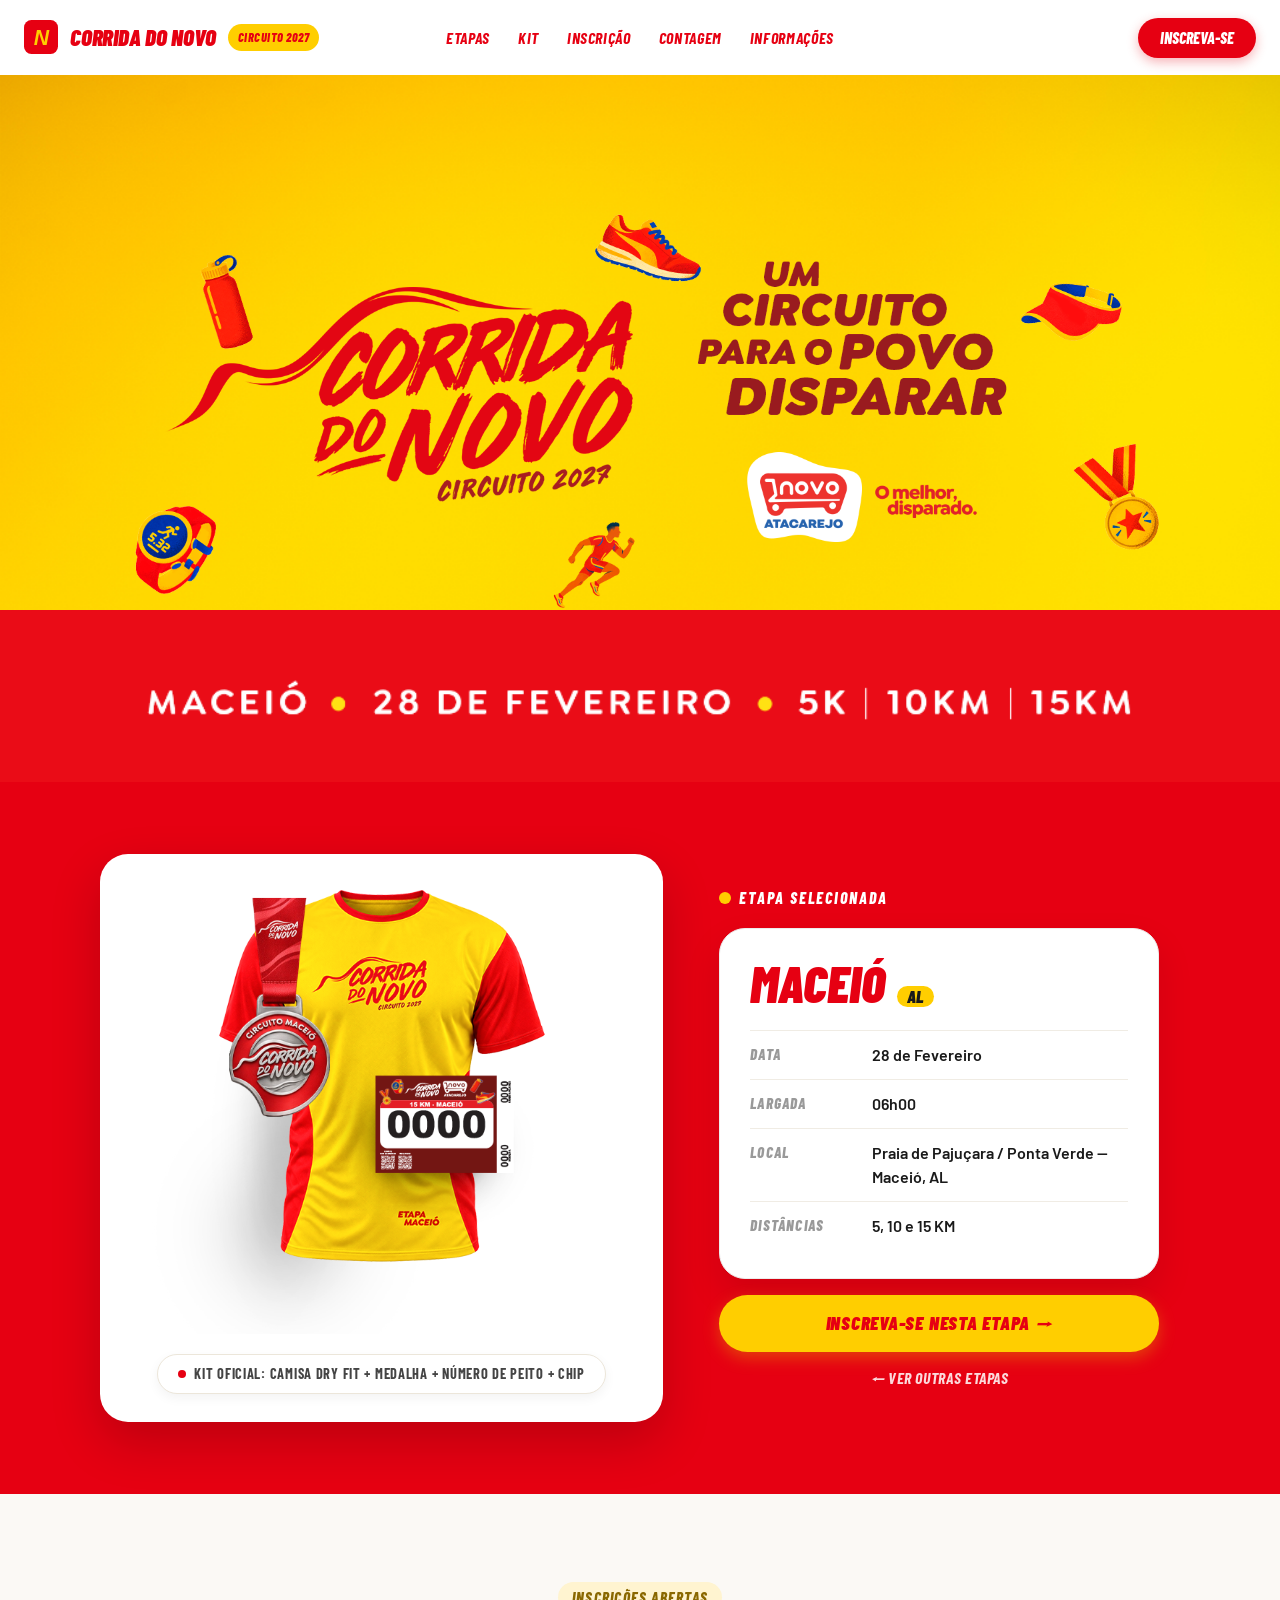
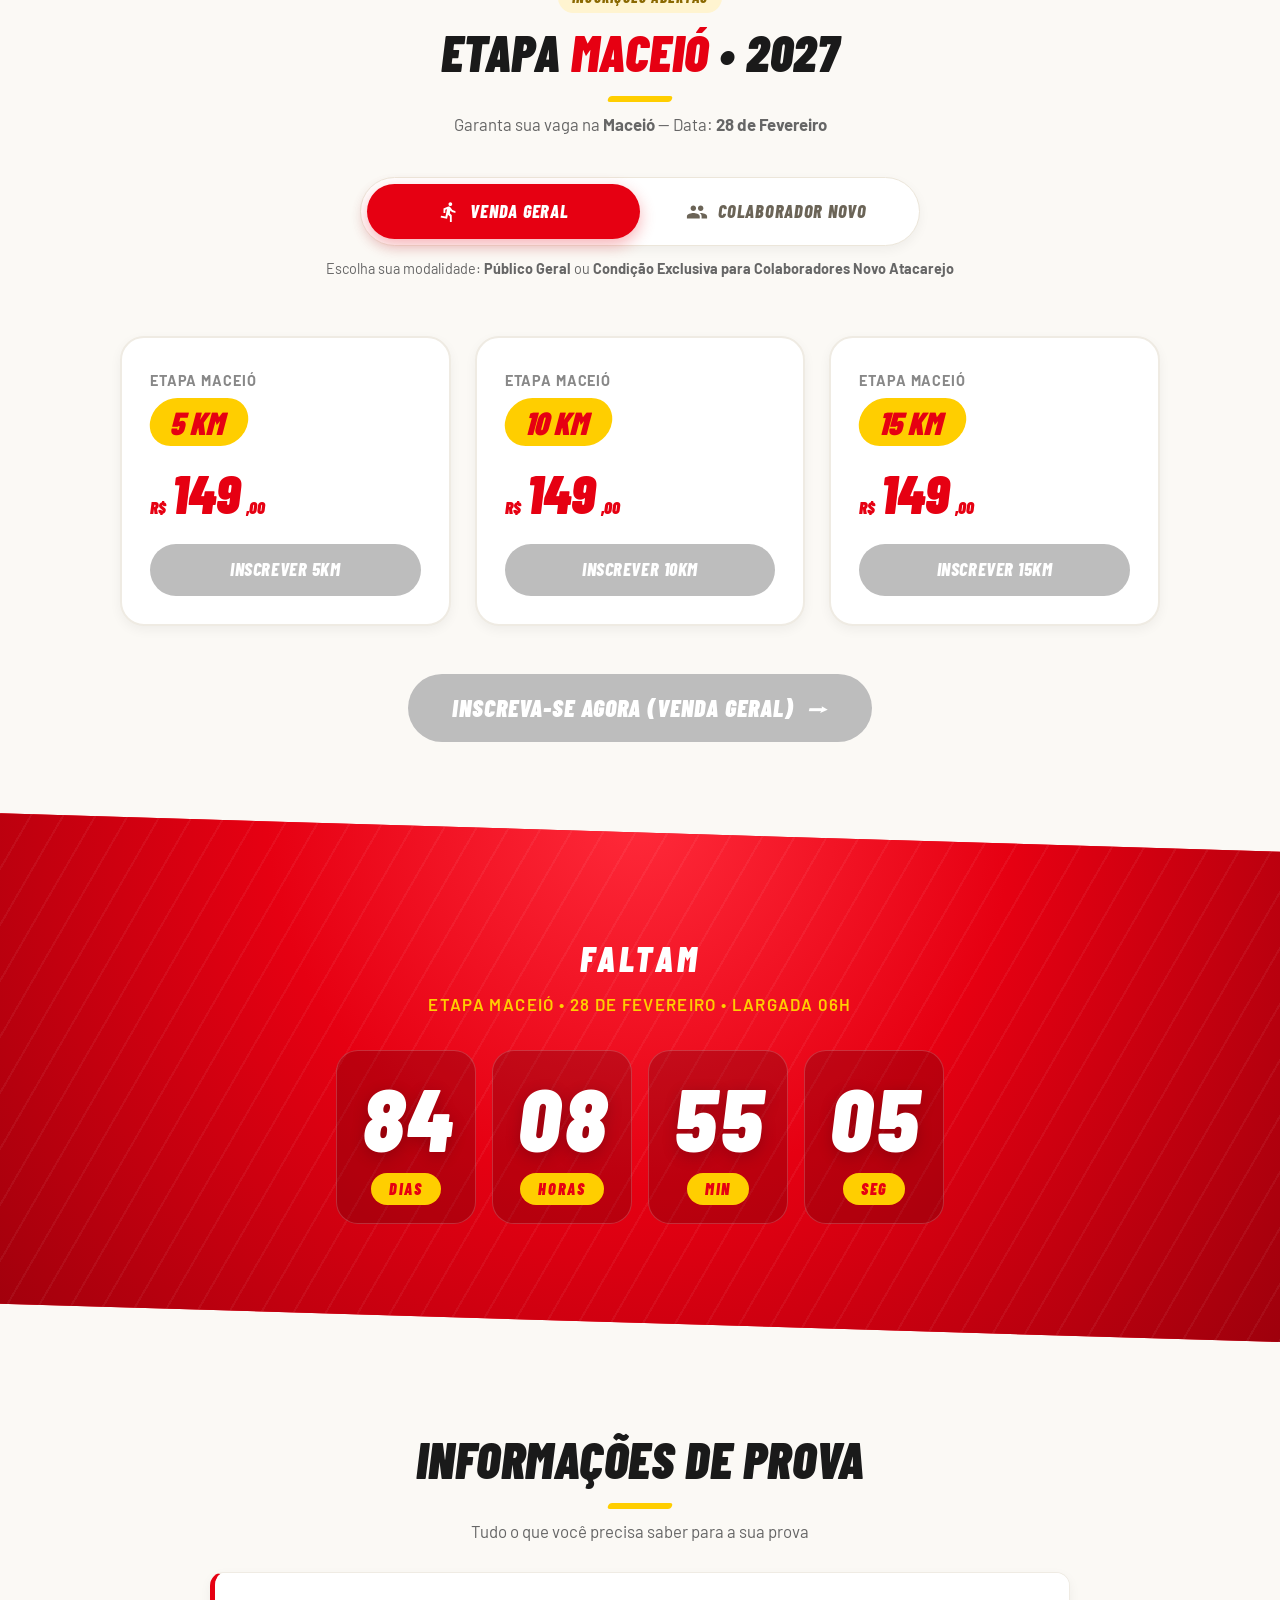
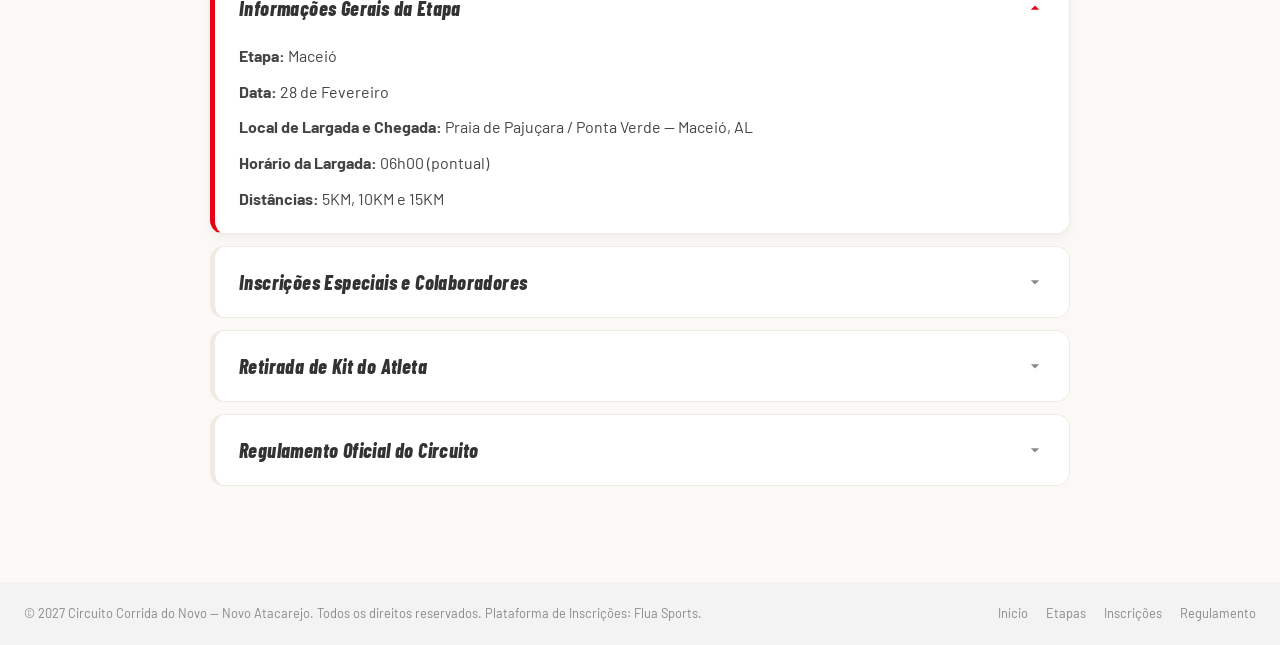
==== etapa.html @ 6f422045 "fix: remove preço de R$ 180 e lista de itens dos cards de ingresso" ====
<!doctype html>
<html lang="pt-BR">
  <head>
    <meta charset="utf-8" />
    <meta name="viewport" content="width=device-width, initial-scale=1" />
    <title>Corrida do Novo 2027</title>
    <link rel="icon" type="image/svg+xml" href="assets/common/favicon.svg" />
    <link rel="preconnect" href="https://fonts.googleapis.com" />
    <link rel="preconnect" href="https://fonts.gstatic.com" crossorigin />
    <link
      href="https://fonts.googleapis.com/css2?family=Barlow+Condensed:ital,wght@0,600;0,700;0,800;0,900;1,700;1,800;1,900&family=Barlow:ital,wght@0,400;0,500;0,600;0,700;0,800;1,600;1,700;1,800&family=Saira+Condensed:ital,wght@0,700;0,800;0,900;1,800;1,900&display=swap"
      rel="stylesheet"
    />
    <link rel="stylesheet" href="styles.css?v=10" />
  </head>
  <body data-page="etapa">
    <!-- ==================== HEADER ==================== -->
    <header class="topbar">
      <div class="topbar-container">
        <a href="index.html" class="brand-logo">
          <img class="brand-icon" src="assets/common/favicon.svg" alt="" width="34" height="34" />
          <span>Corrida do Novo</span>
          <span class="brand-badge">Circuito 2027</span>
        </a>

        <nav class="nav" aria-label="Navegação Principal">
          <a href="index.html#etapas">Etapas</a>
          <a href="#kit">Kit</a>
          <a href="#inscricao">Inscrição</a>
          <a href="#cronometro">Contagem</a>
          <a href="#informacoes">Informações</a>
        </nav>

        <a href="#inscricao" class="nav-cta-btn" data-signup-trigger>Inscreva-se</a>
      </div>
    </header>

    <!-- ==================== HERO ==================== -->
    <section class="hero" id="inicio">
      <div class="hero-img-wrap">
        <img
          src="assets/common/DOBRA_1.png"
          alt="Corrida do Novo Circuito 2027 — Um circuito para o povo disparar — Novo Atacarejo"
        />
      </div>
    </section>

    <!-- ==================== DYNAMIC DATE BAR ==================== -->
    <section class="date-bar-section" aria-label="Data e Percursos da Etapa">
      <img
        id="date-bar-img"
        src="assets/maceio/DOBRA_DATA.png"
        alt="Data da Etapa"
      />
    </section>

    <!-- ==================== KIT & CITY SELECTOR ==================== -->
    <section class="section-red section-kit-selector" id="cidades">
      <div class="section-container">
        <div class="kit-selector-grid">
          <!-- Left: Kit Preview -->
          <div class="kit-card" id="kit">
            <div class="kit-preview-frame">
              <img
                id="kit-preview-img"
                class="kit-preview-img"
                src="assets/maceio/CAMISA_MACEIO.png"
                alt="Kit do corredor: Camiseta oficial, medalha e número de peito"
              />
            </div>
            <div class="kit-badge-info">
              <span class="dot"></span>
              <span>Kit Oficial: Camisa Dry Fit + Medalha + Número de Peito + Chip</span>
            </div>
          </div>

          <!-- Right: Stage Summary -->
          <aside class="city-aside" aria-label="Resumo da etapa">
            <div class="city-aside-label">Etapa Selecionada</div>

            <div class="stage-summary">
              <h1 class="stage-summary-name">
                <span class="dynamic-city-name">Maceió</span>
                <span class="stage-summary-state dynamic-city-state">AL</span>
              </h1>
              <dl class="stage-summary-list">
                <div>
                  <dt>Data</dt>
                  <dd class="dynamic-city-date">28 de Fevereiro</dd>
                </div>
                <div>
                  <dt>Largada</dt>
                  <dd>06h00</dd>
                </div>
                <div>
                  <dt>Local</dt>
                  <dd class="dynamic-city-location">Praia de Pajuçara / Ponta Verde — Maceió, AL</dd>
                </div>
                <div>
                  <dt>Distâncias</dt>
                  <dd>5, 10 e 15 KM</dd>
                </div>
              </dl>
            </div>

            <a href="#inscricao" class="city-aside-cta" data-signup-trigger>Inscreva-se nesta etapa →</a>
            <a href="index.html#etapas" class="stage-back-link">← Ver outras etapas</a>
          </aside>
        </div>
      </div>
    </section>

    <!-- ==================== TICKETS & REGISTRATION ==================== -->
    <section class="section-tickets" id="inscricao">
      <div class="section-container">
        <div class="section-title-wrap">
          <span class="section-tag">Inscrições Abertas</span>
          <h2 class="section-heading">
            Etapa <span class="dynamic-city-name">Maceió</span> • 2027
          </h2>
          <p class="section-subtitle">
            Garanta sua vaga na <b class="dynamic-city-name">Maceió</b> — Data: <b class="dynamic-city-date">28 de Fevereiro</b>
          </p>
        </div>

        <!-- ==================== TAB BAR (VENDA GERAL & COLABORADOR) ==================== -->
        <div class="tab-switch-section" id="abas">
          <div class="tab-switch-wrap">
            <div class="tab-nav" role="tablist" aria-label="Modalidade de Venda">
              <button
                class="tab-nav-btn active"
                type="button"
                role="tab"
                aria-selected="true"
                data-tab="geral"
              >
                <span class="tab-icon"><svg viewBox="0 0 24 24" aria-hidden="true"><path d="M13.49 5.48c1.1 0 2-.9 2-2s-.9-2-2-2-2 .9-2 2 .9 2 2 2zm-3.6 13.9l1-4.4 2.1 2v6h2v-7.5l-2.1-2 .6-3c1.3 1.5 3.3 2.5 5.5 2.5v-2c-1.9 0-3.5-1-4.3-2.4l-1-1.6c-.4-.6-1-1-1.7-1-.3 0-.5.1-.8.1l-5.2 2.2v4.7h2v-3.4l1.8-.7-1.6 8.1-4.9-1-.4 2 7 1.4z"/></svg></span>
                <span>Venda Geral</span>
              </button>
              <button
                class="tab-nav-btn"
                type="button"
                role="tab"
                aria-selected="false"
                data-tab="colaborador"
              >
                <span class="tab-icon"><svg viewBox="0 0 24 24" aria-hidden="true"><path d="M16 11c1.66 0 2.99-1.34 2.99-3S17.66 5 16 5c-1.66 0-3 1.34-3 3s1.34 3 3 3zm-8 0c1.66 0 2.99-1.34 2.99-3S9.66 5 8 5C6.34 5 5 6.34 5 8s1.34 3 3 3zm0 2c-2.33 0-7 1.17-7 3.5V19h14v-2.5c0-2.33-4.67-3.5-7-3.5zm8 0c-.29 0-.62.02-.97.05 1.16.84 1.97 1.97 1.97 3.45V19h6v-2.5c0-2.33-4.67-3.5-7-3.5z"/></svg></span>
                <span>Colaborador Novo</span>
              </button>
            </div>
          </div>
          <p class="tab-banner-notice">
            Escolha sua modalidade: <b>Público Geral</b> ou <b>Condição Exclusiva para Colaboradores Novo Atacarejo</b>
          </p>
        </div>

        <!-- ==================== ABA 1: VENDA GERAL ==================== -->
        <div class="tab-content active" data-tab-content="geral">
          <div class="ticket-row">
            <!-- 5KM Card -->
            <div class="ticket-card">
              <span class="ticket-stage-city">Etapa <span class="dynamic-city-name">Maceió</span></span>
              <div class="ticket-distance-pill">5 KM</div>
              <div class="ticket-price-wrap">
                <div class="ticket-price-current">
                  <span class="currency">R$</span>
                  <span class="val">149</span>
                  <span class="currency">,00</span>
                </div>
              </div>
              <a class="ticket-btn dynamic-link-geral" target="_blank" rel="noopener noreferrer">Inscrever 5KM</a>
            </div>

            <!-- 10KM Card (Featured) -->
            <div class="ticket-card">
              <span class="ticket-stage-city">Etapa <span class="dynamic-city-name">Maceió</span></span>
              <div class="ticket-distance-pill">10 KM</div>
              <div class="ticket-price-wrap">
                <div class="ticket-price-current">
                  <span class="currency">R$</span>
                  <span class="val">149</span>
                  <span class="currency">,00</span>
                </div>
              </div>
              <a class="ticket-btn dynamic-link-geral" target="_blank" rel="noopener noreferrer">Inscrever 10KM</a>
            </div>

            <!-- 15KM Card -->
            <div class="ticket-card">
              <span class="ticket-stage-city">Etapa <span class="dynamic-city-name">Maceió</span></span>
              <div class="ticket-distance-pill">15 KM</div>
              <div class="ticket-price-wrap">
                <div class="ticket-price-current">
                  <span class="currency">R$</span>
                  <span class="val">149</span>
                  <span class="currency">,00</span>
                </div>
              </div>
              <a class="ticket-btn dynamic-link-geral" target="_blank" rel="noopener noreferrer">Inscrever 15KM</a>
            </div>
          </div>

          <div class="tickets-main-cta">
            <a class="btn-big-cta dynamic-link-geral" target="_blank" rel="noopener noreferrer">
              <span>Inscreva-se Agora (Venda Geral)</span>
              <span>→</span>
            </a>
          </div>
        </div>

        <!-- ==================== ABA 2: COLABORADOR ==================== -->
        <div class="tab-content" data-tab-content="colaborador">
          <div class="ticket-row">
            <!-- 5KM Colaborador -->
            <div class="ticket-card">
              <span class="ticket-stage-city">Colaborador • <span class="dynamic-city-name">Maceió</span></span>
              <div class="ticket-distance-pill">5 KM</div>
              <div class="ticket-price-wrap">
                <div class="ticket-price-old">R$ 149,00</div>
                <div class="ticket-price-current">
                  <span class="currency">R$</span>
                  <span class="val">74</span>
                  <span class="currency">,50</span>
                </div>
              </div>
              <a class="ticket-btn dynamic-link-colaborador" target="_blank" rel="noopener noreferrer">Inscrever Colaborador</a>
            </div>

            <!-- 10KM Colaborador -->
            <div class="ticket-card">
              <span class="ticket-stage-city">Colaborador • <span class="dynamic-city-name">Maceió</span></span>
              <div class="ticket-distance-pill">10 KM</div>
              <div class="ticket-price-wrap">
                <div class="ticket-price-old">R$ 149,00</div>
                <div class="ticket-price-current">
                  <span class="currency">R$</span>
                  <span class="val">74</span>
                  <span class="currency">,50</span>
                </div>
              </div>
              <a class="ticket-btn dynamic-link-colaborador" target="_blank" rel="noopener noreferrer">Inscrever Colaborador</a>
            </div>

            <!-- 15KM Colaborador -->
            <div class="ticket-card">
              <span class="ticket-stage-city">Colaborador • <span class="dynamic-city-name">Maceió</span></span>
              <div class="ticket-distance-pill">15 KM</div>
              <div class="ticket-price-wrap">
                <div class="ticket-price-old">R$ 149,00</div>
                <div class="ticket-price-current">
                  <span class="currency">R$</span>
                  <span class="val">74</span>
                  <span class="currency">,50</span>
                </div>
              </div>
              <a class="ticket-btn dynamic-link-colaborador" target="_blank" rel="noopener noreferrer">Inscrever Colaborador</a>
            </div>
          </div>

          <div class="tickets-main-cta">
            <a class="btn-big-cta dynamic-link-colaborador" target="_blank" rel="noopener noreferrer">
              <span>Inscreva-se Agora (Colaborador Novo)</span>
              <span>→</span>
            </a>
          </div>
        </div>
      </div>
    </section>

    <!-- ==================== COUNTDOWN (BASED ON DOBRA 4) ==================== -->
    <section class="section-countdown" id="cronometro">
      <div class="countdown-wrap">
        <h3 class="countdown-title">Faltam</h3>
        <p class="countdown-city-notice" id="countdown-city-notice">
          ETAPA MACEIÓ • 28 DE FEVEREIRO • LARGADA 06H
        </p>

        <div class="countdown-boxes">
          <!-- Dias -->
          <div class="countdown-box">
            <div class="countdown-label-pill">Dias</div>
            <div class="countdown-number" id="cd-days">00</div>
          </div>

          <!-- Horas -->
          <div class="countdown-box">
            <div class="countdown-label-pill">Horas</div>
            <div class="countdown-number" id="cd-hours">00</div>
          </div>

          <!-- Min -->
          <div class="countdown-box">
            <div class="countdown-label-pill">Min</div>
            <div class="countdown-number" id="cd-mins">00</div>
          </div>

          <!-- Seg -->
          <div class="countdown-box">
            <div class="countdown-label-pill">Seg</div>
            <div class="countdown-number" id="cd-secs">00</div>
          </div>
        </div>
      </div>
    </section>

    <!-- ==================== INFO PROVA ACCORDION ==================== -->
    <section class="section-info" id="informacoes">
      <div class="info-card">
        <div class="section-title-wrap" style="margin-bottom: 20px;">
          <h2 class="section-heading">Informações de Prova</h2>
          <p class="section-subtitle">Tudo o que você precisa saber para a sua prova</p>
        </div>

        <div class="accordion-list">
          <!-- Item 1: Informações Gerais -->
          <div class="accordion-item open">
            <button class="accordion-trigger" type="button">
              <span>Informações Gerais da Etapa</span>
              <svg class="chevron" viewBox="0 0 24 24"><path d="M7 10l5 5 5-5z"/></svg>
            </button>
            <div class="accordion-panel">
              <p><b>Etapa:</b> <span class="dynamic-city-name">Maceió</span></p>
              <p><b>Data:</b> <span class="dynamic-city-date">28 de Fevereiro</span></p>
              <p><b>Local de Largada e Chegada:</b> <span class="dynamic-city-location">Praia de Pajuçara / Ponta Verde — Maceió, AL</span></p>
              <p><b>Horário da Largada:</b> 06h00 (pontual)</p>
              <p><b>Distâncias:</b> 5KM, 10KM e 15KM</p>
            </div>
          </div>

          <!-- Item 2: Inscrições Especiais e Colaboradores -->
          <div class="accordion-item">
            <button class="accordion-trigger" type="button">
              <span>Inscrições Especiais e Colaboradores</span>
              <svg class="chevron" viewBox="0 0 24 24"><path d="M7 10l5 5 5-5z"/></svg>
            </button>
            <div class="accordion-panel">
              <p><b>Colaboradores Novo Atacarejo:</b> Contam com desconto exclusivo de 50% mediante inserção de matrícula e CPF ativo na empresa.</p>
              <p><b>Idosos (60+ anos) e PCD:</b> Possuem 50% de desconto conforme legislação vigente, mediante envio e comprovação documental na plataforma de inscrição.</p>
            </div>
          </div>

          <!-- Item 3: Retirada de Kit -->
          <div class="accordion-item">
            <button class="accordion-trigger" type="button">
              <span>Retirada de Kit do Atleta</span>
              <svg class="chevron" viewBox="0 0 24 24"><path d="M7 10l5 5 5-5z"/></svg>
            </button>
            <div class="accordion-panel">
              <p>A entrega dos kits será realizada nos dias que antecedem a prova em uma loja Novo Atacarejo da cidade sede da etapa.</p>
              <p>Para retirar o kit, o atleta deve apresentar documento oficial com foto e o comprovante de inscrição da Flua Sports.</p>
            </div>
          </div>

          <!-- Item 4: Regulamento -->
          <div class="accordion-item" id="regulamento">
            <button class="accordion-trigger" type="button">
              <span>Regulamento Oficial do Circuito</span>
              <svg class="chevron" viewBox="0 0 24 24"><path d="M7 10l5 5 5-5z"/></svg>
            </button>
            <div class="accordion-panel">
              <p>Confira todas as normas técnicas, premiações por categoria, percursos detalhados e regras de segurança do evento.</p>
              <a href="#" class="btn-download-regulamento" onclick="alert('Download do Regulamento Oficial em PDF disponível em breve!'); return false;">
                <svg viewBox="0 0 24 24" aria-hidden="true"><path d="M5 20h14v-2H5v2zM19 9h-4V3H9v6H5l7 7 7-7z"/></svg><span>Baixar Regulamento (PDF)</span>
              </a>
            </div>
          </div>
        </div>
      </div>
    </section>

    <!-- ==================== FOOTER ==================== -->
    <footer class="footer">
      <div class="footer-inner">
        <div class="footer-copy">
          © 2027 Circuito Corrida do Novo — Novo Atacarejo. Todos os direitos reservados.
          Plataforma de Inscrições: Flua Sports.
        </div>
        <div class="footer-links">
          <a href="index.html">Início</a>
          <a href="index.html#etapas">Etapas</a>
          <a href="#inscricao">Inscrições</a>
          <a href="#informacoes">Regulamento</a>
        </div>
      </div>
    </footer>

    <!-- ==================== SIGNUP MODAL (TAL QUAL CORRIDA MATEUS) ==================== -->
    <div class="signup-modal" id="signup-modal" hidden>
      <div class="signup-modal__backdrop" data-signup-close></div>
      <div
        class="signup-modal__card"
        role="dialog"
        aria-modal="true"
        aria-labelledby="signup-modal-title"
      >
        <button
          class="signup-modal__close"
          type="button"
          aria-label="Fechar"
          data-signup-close
        >
          ×
        </button>
        <h3 id="signup-modal-title">Escolha sua Inscrição</h3>
        <span class="signup-modal-city-badge" id="modal-city-badge">Etapa Maceió • 28 de Fevereiro</span>
        <p>Selecione a modalidade de venda desejada para prosseguir para o checkout da Flua Sports:</p>
        <div class="signup-modal__actions">
          <a
            id="modal-btn-geral"
            class="modal-btn-geral"
            target="_blank"
            rel="noopener noreferrer"
          >
            <svg viewBox="0 0 24 24" aria-hidden="true"><path d="M13.49 5.48c1.1 0 2-.9 2-2s-.9-2-2-2-2 .9-2 2 .9 2 2 2zm-3.6 13.9l1-4.4 2.1 2v6h2v-7.5l-2.1-2 .6-3c1.3 1.5 3.3 2.5 5.5 2.5v-2c-1.9 0-3.5-1-4.3-2.4l-1-1.6c-.4-.6-1-1-1.7-1-.3 0-.5.1-.8.1l-5.2 2.2v4.7h2v-3.4l1.8-.7-1.6 8.1-4.9-1-.4 2 7 1.4z"/></svg><span>Venda Geral (Público)</span>
          </a>
          <a
            id="modal-btn-colaborador"
            class="modal-btn-colaborador"
            target="_blank"
            rel="noopener noreferrer"
          >
            <svg viewBox="0 0 24 24" aria-hidden="true"><path d="M16 11c1.66 0 2.99-1.34 2.99-3S17.66 5 16 5c-1.66 0-3 1.34-3 3s1.34 3 3 3zm-8 0c1.66 0 2.99-1.34 2.99-3S9.66 5 8 5C6.34 5 5 6.34 5 8s1.34 3 3 3zm0 2c-2.33 0-7 1.17-7 3.5V19h14v-2.5c0-2.33-4.67-3.5-7-3.5zm8 0c-.29 0-.62.02-.97.05 1.16.84 1.97 1.97 1.97 3.45V19h6v-2.5c0-2.33-4.67-3.5-7-3.5z"/></svg><span>Venda Colaborador Novo</span>
          </a>
        </div>
      </div>
    </div>

    <!-- Scripts -->
    <script src="script.js?v=10"></script>
  </body>
</html>
---- styles.css ----
:root {
  --primary-red: #E60012;
  --primary-red-hover: #c9000f;
  --dark-red: #9e000c;
  --yellow: #FFCE00;
  --yellow-light: #FFF4D0;
  --yellow-dark: #E5B800;
  --text-dark: #1A1A1A;
  --text-muted: #666666;
  --bg-light: #FBF9F5;
  --bg-card: #FFFFFF;
  --border-light: #EBEBEB;
  --radius-lg: 20px;
  --radius-md: 12px;
  --radius-sm: 8px;
  --radius-pill: 9999px;
  --shadow-sm: 0 4px 12px rgba(0, 0, 0, 0.05);
  --shadow-md: 0 8px 24px rgba(0, 0, 0, 0.08);
  --shadow-lg: 0 16px 36px rgba(0, 0, 0, 0.12);
  --font-heading: 'Barlow Condensed', 'Saira Condensed', sans-serif;
  --font-body: 'Barlow', -apple-system, BlinkMacSystemFont, sans-serif;
}

* {
  box-sizing: border-box;
  margin: 0;
  padding: 0;
}

html {
  scroll-behavior: smooth;
  font-size: 16px;
}

body {
  font-family: var(--font-body);
  color: var(--text-dark);
  background-color: #fff;
  line-height: 1.5;
  -webkit-font-smoothing: antialiased;
  overflow-x: hidden;
}

section[id],
div[id] {
  scroll-margin-top: 84px;
}

::selection {
  background: var(--yellow);
  color: var(--text-dark);
}

img {
  display: block;
  max-width: 100%;
  height: auto;
}

a {
  text-decoration: none;
  color: inherit;
}

button {
  font: inherit;
  border: none;
  background: none;
  cursor: pointer;
}

/* ==================== TOPBAR ==================== */
.topbar {
  position: sticky;
  top: 0;
  z-index: 100;
  background: #FFFFFF;
  padding: 14px 24px;
  min-height: 75px;
  display: flex;
  align-items: center;
}

.topbar-container {
  width: 100%;
  max-width: 1240px;
  margin: 0 auto;
  display: grid;
  grid-template-columns: 1fr auto 1fr;
  align-items: center;
  gap: 24px;
}

.topbar-container > .nav-cta-btn {
  justify-self: end;
}

.brand-logo {
  display: flex;
  align-items: center;
  gap: 12px;
  font-family: var(--font-heading);
  font-weight: 900;
  font-style: italic;
  font-size: 1.45rem;
  color: var(--primary-red);
  letter-spacing: -0.01em;
  text-transform: uppercase;
}

.brand-icon {
  width: 34px;
  height: 34px;
  flex-shrink: 0;
}

.brand-badge {
  background: var(--yellow);
  color: var(--primary-red);
  padding: 4px 10px;
  border-radius: var(--radius-pill);
  font-size: 0.78rem;
  font-weight: 800;
  letter-spacing: 0.04em;
}

.nav {
  display: flex;
  align-items: center;
  gap: 28px;
}

.nav a {
  font-family: var(--font-heading);
  font-style: italic;
  font-weight: 700;
  font-size: 1rem;
  color: var(--primary-red);
  text-transform: uppercase;
  letter-spacing: 0.04em;
  position: relative;
  padding: 6px 0;
  transition: color 0.2s;
}

.nav a:hover,
.nav a.active {
  color: var(--dark-red);
}

.nav a::after {
  content: "";
  position: absolute;
  left: 0;
  bottom: 0;
  width: 100%;
  height: 2px;
  background: var(--primary-red);
  transform: scaleX(0);
  transition: transform 0.2s ease;
}

.nav a:hover::after,
.nav a.active::after {
  transform: scaleX(1);
}

.nav-cta-btn {
  background: var(--primary-red);
  color: #fff !important;
  font-family: var(--font-heading) !important;
  font-weight: 800 !important;
  font-style: italic !important;
  text-transform: uppercase !important;
  padding: 8px 22px !important;
  border-radius: var(--radius-pill);
  box-shadow: 0 4px 12px rgba(230, 0, 18, 0.3);
  transition: all 0.2s ease !important;
}

.nav-cta-btn::after {
  display: none !important;
}

.nav-cta-btn:hover {
  background: var(--primary-red-hover);
  transform: translateY(-2px);
  box-shadow: 0 6px 16px rgba(230, 0, 18, 0.45);
}

/* ==================== TABS BAR ==================== */
.tab-switch-section {
  margin: 0 auto 44px;
  text-align: center;
}

.tab-switch-wrap {
  display: flex;
  justify-content: center;
}

.tab-nav {
  display: flex;
  background: #FFFFFF;
  padding: 6px;
  border: 1px solid #ECE6DA;
  border-radius: var(--radius-pill);
  box-shadow: var(--shadow-sm);
  width: 100%;
  max-width: 560px;
}

.tab-nav-btn {
  flex: 1;
  padding: 14px 18px;
  border-radius: var(--radius-pill);
  font-family: var(--font-heading);
  font-style: italic;
  font-weight: 800;
  font-size: 1.15rem;
  letter-spacing: 0.04em;
  text-transform: uppercase;
  color: #6B6457;
  display: flex;
  align-items: center;
  justify-content: center;
  gap: 10px;
  transition: background-color 0.2s ease, color 0.2s ease, box-shadow 0.2s ease;
}

.tab-nav-btn .tab-icon {
  display: inline-flex;
}

.tab-nav-btn .tab-icon svg {
  width: 22px;
  height: 22px;
  fill: currentColor;
}

.tab-nav-btn.active {
  background: var(--primary-red);
  color: #FFFFFF;
  box-shadow: 0 6px 16px rgba(230, 0, 18, 0.3);
}

.tab-nav-btn:not(.active):hover {
  color: var(--primary-red);
}

.tab-banner-notice {
  font-size: 0.9rem;
  color: var(--text-muted);
  margin-top: 12px;
}

/* ==================== HERO ==================== */
.hero {
  position: relative;
  width: 100%;
  background: #FFD100;
  overflow: hidden;
}

.hero-img-wrap {
  width: 100%;
  max-width: 1920px;
  margin: 0 auto;
}

.hero-img-wrap img {
  width: 100%;
  height: auto;
  display: block;
}

/* ==================== DATE BAR ==================== */
.date-bar-section {
  background: var(--primary-red);
  width: 100%;
  overflow: hidden;
  line-height: 0;
  box-shadow: inset 0 2px 4px rgba(0,0,0,0.1);
}

.date-bar-section img {
  width: 100%;
  max-width: 1920px;
  margin: 0 auto;
  display: block;
  height: auto;
  transition: opacity 0.3s ease;
}

/* ==================== RED SECTIONS ==================== */
.section-red {
  background: var(--primary-red);
  color: #FFFFFF;
}

/* ==================== SECTION KIT & CITY SELECTOR ==================== */
.section-kit-selector,
.section-stages {
  position: relative;
  padding: 72px 24px;
  overflow: hidden;
}

.section-container {
  max-width: 1240px;
  margin: 0 auto;
}

.kit-selector-grid {
  display: grid;
  grid-template-columns: 1.1fr 0.9fr;
  gap: 56px;
  align-items: center;
  max-width: 1080px;
  margin: 0 auto;
}

/* Left: Kit Preview Frame */
.kit-card {
  position: relative;
  display: flex;
  flex-direction: column;
  align-items: center;
  justify-content: center;
  padding: 36px 28px 28px;
  background: #FFFFFF;
  border-radius: 28px;
  box-shadow: 0 20px 50px rgba(0, 0, 0, 0.18);
}

.kit-preview-frame {
  position: relative;
  width: 100%;
  max-width: 460px;
  display: flex;
  align-items: center;
  justify-content: center;
}

.kit-preview-img {
  max-width: 100%;
  max-height: 460px;
  object-fit: contain;
  transition: transform 0.3s ease, opacity 0.25s ease;
}

.kit-badge-info {
  margin-top: 20px;
  background: #FFF;
  border: 1px solid #ECE6DA;
  border-radius: var(--radius-pill);
  padding: 8px 20px;
  font-family: var(--font-heading);
  font-weight: 700;
  font-size: 0.9rem;
  color: #444;
  letter-spacing: 0.05em;
  text-transform: uppercase;
  box-shadow: var(--shadow-sm);
  display: inline-flex;
  align-items: center;
  gap: 8px;
  text-align: center;
}

.kit-badge-info .dot {
  flex: 0 0 8px;
  width: 8px;
  height: 8px;
  background: var(--primary-red);
  border-radius: 50%;
}

/* Right: City Aside (Exact look of corridamateus) */
.city-aside {
  position: relative;
  z-index: 10;
  display: flex;
  flex-direction: column;
  justify-content: center;
  max-width: 440px;
  width: 100%;
  margin: 0;
}

.city-aside .city-aside-label {
  align-self: flex-start;
  font-family: var(--font-heading);
  font-style: italic;
  font-weight: 800;
  font-size: 1rem;
  letter-spacing: 0.12em;
  color: #FFFFFF;
  text-align: left;
  margin-bottom: 18px;
  text-transform: uppercase;
  display: flex;
  align-items: center;
  gap: 8px;
}

.city-aside .city-aside-label::before {
  content: "";
  display: inline-block;
  width: 12px;
  height: 12px;
  background: var(--yellow);
  border-radius: 50%;
}

.stage-summary {
  background: #FFFFFF;
  border: 1px solid #ECECEC;
  border-radius: 26px;
  box-shadow: 0 16px 36px rgba(0, 0, 0, 0.1);
  padding: 28px 30px;
}

.stage-summary-name {
  font-family: var(--font-heading);
  font-style: italic;
  font-weight: 900;
  font-size: clamp(2.4rem, 4vw, 3.2rem);
  line-height: 1;
  color: var(--primary-red);
  text-transform: uppercase;
  display: flex;
  align-items: baseline;
  gap: 12px;
}

.stage-summary-state {
  font-size: 1.1rem;
  color: var(--text-dark);
  background: var(--yellow);
  padding: 2px 10px;
  border-radius: var(--radius-pill);
}

.stage-summary-list {
  margin-top: 22px;
  display: flex;
  flex-direction: column;
}

.stage-summary-list > div {
  display: grid;
  grid-template-columns: 110px 1fr;
  gap: 12px;
  padding: 12px 0;
  border-top: 1px solid #F0ECE4;
}

.stage-summary-list dt {
  font-family: var(--font-heading);
  font-style: italic;
  font-weight: 800;
  font-size: 0.95rem;
  letter-spacing: 0.08em;
  text-transform: uppercase;
  color: #999;
}

.stage-summary-list dd {
  font-weight: 600;
  color: var(--text-dark);
}

.stage-back-link {
  margin-top: 14px;
  align-self: center;
  font-family: var(--font-heading);
  font-style: italic;
  font-weight: 700;
  letter-spacing: 0.04em;
  text-transform: uppercase;
  color: var(--text-muted);
  transition: color 0.15s ease;
}

.section-red .stage-back-link {
  color: rgba(255, 255, 255, 0.85);
}

.stage-back-link:hover,
.section-red .stage-back-link:hover {
  color: var(--yellow);
}

/* Home city list */
.city-panel {
  background: #FFFFFF;
  border-radius: 26px;
  box-shadow: 0 20px 50px rgba(0, 0, 0, 0.18);
  padding: 14px;
}

.city-list {
  list-style: none;
  display: flex;
  flex-direction: column;
  gap: 4px;
}

.city-option {
  display: flex;
  align-items: center;
  gap: 12px;
  padding: 16px 20px;
  border-radius: var(--radius-pill);
  font-family: var(--font-heading);
  font-style: italic;
  font-weight: 800;
  font-size: 1.35rem;
  letter-spacing: 0.04em;
  color: #777;
  transition: background-color 0.2s ease, color 0.2s ease, box-shadow 0.2s ease;
}

.city-option .city-pin {
  display: inline-flex;
  width: 20px;
  height: 20px;
  color: #AAA;
}

.city-option .city-pin svg {
  width: 100%;
  height: 100%;
}

.city-option-date {
  margin-left: auto;
  font-style: normal;
  font-weight: 600;
  font-size: 0.85rem;
  letter-spacing: 0.02em;
  opacity: 0.8;
}

.city-option-arrow {
  font-style: normal;
  opacity: 0;
  transform: translateX(-6px);
  transition: opacity 0.2s ease, transform 0.2s ease;
}

.city-option.is-active {
  background: var(--primary-red);
  color: #FFFFFF;
  box-shadow: 0 8px 20px rgba(230, 0, 18, 0.35);
}

.city-option.is-active .city-pin {
  color: var(--yellow);
}

.city-option.is-active .city-option-arrow {
  opacity: 1;
  transform: translateX(0);
}

/* Story */
.story {
  padding: 24px 24px 80px;
}

.story-grid {
  display: grid;
  grid-template-columns: 1fr 1.1fr;
  gap: 56px;
  align-items: center;
  max-width: 1080px;
}

.story-text p {
  font-size: 1.05rem;
  line-height: 1.7;
  max-width: 420px;
}

.story-text p + p {
  margin-top: 14px;
}

.story-slogan {
  font-family: var(--font-heading);
  font-style: italic;
  font-weight: 900;
  font-size: clamp(2.4rem, 5vw, 4rem);
  line-height: 1;
  text-transform: uppercase;
}

.story-slogan span {
  color: var(--yellow);
}

.cta-band {
  text-align: center;
  margin-top: 64px;
}

.cta-band-btn {
  display: inline-block;
  background: var(--yellow);
  color: var(--primary-red);
  font-family: var(--font-heading);
  font-style: italic;
  font-weight: 900;
  font-size: 1.3rem;
  letter-spacing: 0.06em;
  text-transform: uppercase;
  padding: 16px 48px;
  border-radius: var(--radius-pill);
  box-shadow: 0 10px 24px rgba(0, 0, 0, 0.2);
  transition: transform 0.2s ease, background-color 0.2s ease;
}

.cta-band-btn:hover {
  background: #FFFFFF;
  transform: translateY(-2px);
}

.city-aside-info {
  margin-top: 18px;
  padding-left: 4px;
  color: rgba(255, 255, 255, 0.85);
  font-size: 0.95rem;
  font-weight: 600;
}

.city-aside-cta {
  margin-top: 16px;
  display: inline-flex;
  align-items: center;
  justify-content: center;
  background: var(--yellow);
  color: var(--primary-red);
  font-family: var(--font-heading);
  font-style: italic;
  font-weight: 900;
  font-size: 1.2rem;
  text-transform: uppercase;
  letter-spacing: 0.04em;
  padding: 14px 24px;
  border-radius: var(--radius-pill);
  box-shadow: 0 6px 16px rgba(229, 184, 0, 0.35);
  transition: transform 0.2s ease, background-color 0.2s ease;
}

.city-aside-cta:hover {
  background: var(--yellow-dark);
  transform: translateY(-2px);
}

/* ==================== TICKETS & REGISTRATION SECTION ==================== */
.section-tickets {
  background: var(--bg-light);
  padding: 88px 24px 110px;
}

.section-title-wrap {
  text-align: center;
  max-width: 700px;
  margin: 0 auto 40px;
}

.section-tag {
  display: inline-block;
  background: var(--yellow-light);
  color: #8A6800;
  font-family: var(--font-heading);
  font-weight: 800;
  font-style: italic;
  font-size: 0.95rem;
  letter-spacing: 0.08em;
  padding: 4px 14px;
  border-radius: var(--radius-pill);
  text-transform: uppercase;
  margin-bottom: 10px;
}

.section-heading {
  font-family: var(--font-heading);
  font-style: italic;
  font-weight: 900;
  font-size: clamp(2.1rem, 4vw, 3.2rem);
  letter-spacing: 0.01em;
  text-transform: uppercase;
  color: var(--text-dark);
  line-height: 1.15;
}

.section-heading span {
  color: var(--primary-red);
}

.section-heading::after {
  content: "";
  display: block;
  width: 64px;
  height: 6px;
  margin: 14px auto 0;
  background: var(--yellow);
  border-radius: var(--radius-pill);
  transform: skewX(-20deg);
}

.section-subtitle {
  color: var(--text-muted);
  font-size: 1.05rem;
  margin-top: 10px;
}

/* Tab Content Areas */
.tab-content {
  display: none;
  animation: fadeIn 0.3s ease;
}

.tab-content.active {
  display: block;
}

@keyframes fadeIn {
  from { opacity: 0; transform: translateY(6px); }
  to { opacity: 1; transform: translateY(0); }
}

/* Ticket Cards Row */
.ticket-row {
  display: grid;
  grid-template-columns: repeat(auto-fit, minmax(280px, 1fr));
  gap: 24px;
  max-width: 1040px;
  margin: 0 auto 48px;
  padding-top: 12px;
}

.ticket-card {
  background: #FFFFFF;
  border: 2px solid #EFEBE3;
  border-radius: 24px;
  padding: 32px 28px 28px;
  display: flex;
  flex-direction: column;
  transition: all 0.25s ease;
  position: relative;
  box-shadow: var(--shadow-sm);
}

.ticket-card:hover {
  transform: translateY(-4px);
  border-color: var(--yellow);
  box-shadow: var(--shadow-md);
}

.ticket-distance-pill {
  display: inline-flex;
  align-items: center;
  justify-content: center;
  background: var(--yellow);
  color: var(--primary-red);
  font-family: var(--font-heading);
  font-weight: 900;
  font-style: italic;
  font-size: 2rem;
  line-height: 1;
  padding: 8px 22px;
  border-radius: var(--radius-pill);
  width: fit-content;
  margin-bottom: 8px;
  transform: skewX(-8deg);
}

.ticket-stage-city {
  font-size: 0.9rem;
  font-weight: 700;
  color: #888;
  text-transform: uppercase;
  letter-spacing: 0.06em;
  margin-bottom: 6px;
}

.ticket-price-wrap {
  margin: 12px 0 24px;
}

.ticket-price-old {
  font-size: 0.9rem;
  color: #999;
  text-decoration: line-through;
}

.ticket-price-current {
  display: flex;
  align-items: baseline;
  gap: 6px;
  font-family: var(--font-heading);
  font-weight: 900;
  font-style: italic;
}

.ticket-price-current .currency {
  font-size: 1.1rem;
  color: var(--primary-red);
}

.ticket-price-current .val {
  font-size: 3.4rem;
  color: var(--primary-red);
  line-height: 1;
}

.ticket-card .ticket-btn {
  margin-top: auto;
  width: 100%;
  background: var(--primary-red);
  color: #fff;
  font-family: var(--font-heading);
  font-style: italic;
  font-weight: 800;
  font-size: 1.15rem;
  padding: 12px 20px;
  border-radius: var(--radius-pill);
  text-align: center;
  text-transform: uppercase;
  letter-spacing: 0.03em;
  box-shadow: 0 4px 14px rgba(230, 0, 18, 0.3);
  transition: all 0.2s ease;
}

.ticket-card .ticket-btn:hover {
  background: var(--primary-red-hover);
  transform: translateY(-2px);
  box-shadow: 0 6px 18px rgba(230, 0, 18, 0.45);
}

/* Large CTA bar at bottom of tickets */
.tickets-main-cta {
  text-align: center;
  margin-top: 10px;
}

.btn-big-cta {
  display: inline-flex;
  align-items: center;
  justify-content: center;
  gap: 12px;
  background: var(--primary-red);
  color: #fff;
  font-family: var(--font-heading);
  font-style: italic;
  font-weight: 900;
  font-size: 1.5rem;
  text-transform: uppercase;
  letter-spacing: 0.04em;
  padding: 16px 44px;
  border-radius: var(--radius-pill);
  box-shadow: 0 8px 24px rgba(230, 0, 18, 0.4);
  transition: all 0.25s ease;
}

.btn-big-cta span:last-child {
  transition: transform 0.2s ease;
}

.btn-big-cta:hover span:last-child {
  transform: translateX(6px);
}

.ticket-btn:active,
.btn-big-cta:active,
.nav-cta-btn:active,
.city-aside-cta:active,
.signup-modal__actions a:active {
  transform: scale(0.97) !important;
}

.btn-big-cta:hover {
  background: var(--primary-red-hover);
  transform: translateY(-3px) scale(1.02);
  box-shadow: 0 12px 30px rgba(230, 0, 18, 0.55);
}

/* ==================== COUNTDOWN SECTION ==================== */
.section-countdown {
  background-color: var(--primary-red);
  background-image:
    repeating-linear-gradient(-60deg, rgba(255, 255, 255, 0.05) 0 2px, transparent 2px 28px),
    radial-gradient(circle at 50% 0%, #FF2A3A 0%, var(--primary-red) 45%, var(--dark-red) 100%);
  color: #fff;
  padding: calc(80px + 3vw) 24px;
  margin: -3vw 0;
  clip-path: polygon(0 0, 100% 3vw, 100% 100%, 0 calc(100% - 3vw));
  text-align: center;
  position: relative;
  z-index: 1;
  overflow: hidden;
}

.countdown-wrap {
  max-width: 800px;
  margin: 0 auto;
}

.countdown-title {
  font-family: var(--font-heading);
  font-style: italic;
  font-weight: 900;
  font-size: 2.2rem;
  text-transform: uppercase;
  letter-spacing: 0.12em;
  margin-bottom: 8px;
}

.countdown-city-notice {
  font-size: 1.05rem;
  font-weight: 600;
  color: var(--yellow);
  text-transform: uppercase;
  letter-spacing: 0.08em;
  margin-bottom: 32px;
}

.countdown-boxes {
  display: flex;
  justify-content: center;
  gap: 16px;
  flex-wrap: wrap;
}

.countdown-box {
  display: flex;
  flex-direction: column-reverse;
  align-items: center;
  gap: 12px;
  min-width: 140px;
  padding: 22px 12px 18px;
  background: rgba(0, 0, 0, 0.18);
  border: 1px solid rgba(255, 255, 255, 0.18);
  border-radius: 22px;
}

.countdown-label-pill {
  background: var(--yellow);
  color: var(--primary-red);
  font-family: var(--font-heading);
  font-style: italic;
  font-weight: 900;
  font-size: 1rem;
  letter-spacing: 0.12em;
  text-transform: uppercase;
  padding: 4px 18px;
  border-radius: var(--radius-pill);
}

.countdown-number {
  font-family: var(--font-heading);
  font-style: italic;
  font-weight: 900;
  font-size: clamp(3.8rem, 8vw, 5.5rem);
  line-height: 1;
  color: #FFFFFF;
  font-variant-numeric: tabular-nums;
  text-shadow: 0 4px 16px rgba(0, 0, 0, 0.2);
}

/* ==================== INFO PROVA ACCORDION ==================== */
.section-info {
  background: var(--bg-light);
  padding: calc(88px + 3vw) 24px 96px;
}

.info-card {
  max-width: 860px;
  margin: 0 auto;
}

.accordion-list {
  display: flex;
  flex-direction: column;
  gap: 12px;
  margin-top: 28px;
}

.accordion-item {
  background: #FFFFFF;
  border: 1px solid #EFEBE3;
  border-left: 5px solid #EFEBE3;
  border-radius: 14px;
  overflow: hidden;
  transition: all 0.2s ease;
}

.accordion-item.open {
  border-color: #EFEBE3;
  border-left-color: var(--primary-red);
  box-shadow: var(--shadow-sm);
}

.accordion-trigger {
  width: 100%;
  background: #FFFFFF;
  padding: 20px 24px;
  display: flex;
  align-items: center;
  justify-content: space-between;
  font-family: var(--font-heading);
  font-style: italic;
  font-weight: 800;
  font-size: 1.25rem;
  color: #333;
  text-align: left;
  letter-spacing: 0.02em;
  transition: background 0.15s ease;
}

.accordion-trigger:hover {
  background: #FFF8E6;
  color: var(--primary-red);
}

.accordion-trigger .chevron {
  width: 20px;
  height: 20px;
  transition: transform 0.25s ease;
  fill: #888;
}

.accordion-item.open .accordion-trigger .chevron {
  transform: rotate(180deg);
  fill: var(--primary-red);
}

.accordion-panel {
  display: none;
  padding: 0 24px 22px;
  background: #FFFFFF;
  color: #444;
  font-size: 1rem;
  line-height: 1.6;
}

.accordion-item.open .accordion-panel {
  display: block;
}

.accordion-panel p {
  margin-bottom: 10px;
}

.accordion-panel p:last-child {
  margin-bottom: 0;
}

.btn-download-regulamento {
  display: inline-flex;
  align-items: center;
  gap: 8px;
  background: var(--yellow);
  color: #634700;
  font-family: var(--font-heading);
  font-style: italic;
  font-weight: 800;
  padding: 10px 22px;
  border-radius: var(--radius-pill);
  margin-top: 12px;
  transition: all 0.2s ease;
}

.btn-download-regulamento svg,
.signup-modal__actions a svg {
  width: 22px;
  height: 22px;
  fill: currentColor;
  flex-shrink: 0;
}

.btn-download-regulamento:hover {
  background: var(--yellow-dark);
}

/* ==================== FOOTER ==================== */
.footer {
  background: #F3F3F3;
  color: #888888;
  padding: 22px 24px;
  font-size: 0.8rem;
}

.footer-inner {
  max-width: 1240px;
  margin: 0 auto;
  display: flex;
  align-items: center;
  justify-content: space-between;
  gap: 16px;
  flex-wrap: wrap;
}

.footer-links {
  display: flex;
  gap: 18px;
  flex-wrap: wrap;
}

.footer-links a {
  transition: color 0.15s ease;
}

.footer-links a:hover {
  color: var(--primary-red);
}

/* ==================== SIGNUP MODAL ==================== */
.signup-modal {
  position: fixed;
  inset: 0;
  z-index: 999;
  display: flex;
  align-items: center;
  justify-content: center;
  padding: 20px;
}

.signup-modal[hidden] {
  display: none !important;
}

.signup-modal__backdrop {
  position: absolute;
  inset: 0;
  background: rgba(0, 0, 0, 0.65);
  backdrop-filter: blur(4px);
}

.signup-modal__card {
  position: relative;
  background: #FFFFFF;
  border-radius: 24px;
  max-width: 520px;
  width: 100%;
  padding: 40px 32px;
  box-shadow: var(--shadow-lg);
  z-index: 10;
  text-align: center;
  animation: modalPop 0.25s cubic-bezier(0.175, 0.885, 0.32, 1.275);
}

@keyframes modalPop {
  from { opacity: 0; transform: scale(0.92); }
  to { opacity: 1; transform: scale(1); }
}

.signup-modal__close {
  position: absolute;
  top: 18px;
  right: 18px;
  width: 36px;
  height: 36px;
  border-radius: 50%;
  background: #F2F2F2;
  color: #666;
  font-size: 1.5rem;
  line-height: 1;
  display: flex;
  align-items: center;
  justify-content: center;
  cursor: pointer;
  transition: all 0.2s;
}

.signup-modal__close:hover {
  background: var(--primary-red);
  color: #fff;
}

.signup-modal__card h3 {
  font-family: var(--font-heading);
  font-style: italic;
  font-weight: 900;
  font-size: 1.85rem;
  color: var(--primary-red);
  text-transform: uppercase;
  margin-bottom: 8px;
}

.signup-modal-city-badge {
  display: inline-block;
  background: var(--yellow-light);
  color: #795b00;
  font-weight: 700;
  font-size: 0.88rem;
  padding: 3px 14px;
  border-radius: var(--radius-pill);
  margin-bottom: 16px;
}

.signup-modal__card p {
  color: #666;
  font-size: 1rem;
  margin-bottom: 28px;
}

.signup-modal__actions {
  display: flex;
  flex-direction: column;
  gap: 14px;
}

.signup-modal__actions a {
  display: flex;
  align-items: center;
  justify-content: center;
  gap: 10px;
  padding: 16px 24px;
  border-radius: var(--radius-pill);
  font-family: var(--font-heading);
  font-style: italic;
  font-weight: 800;
  font-size: 1.25rem;
  text-transform: uppercase;
  letter-spacing: 0.03em;
  transition: all 0.2s ease;
}

.modal-btn-geral {
  background: var(--primary-red);
  color: #FFFFFF;
  box-shadow: 0 4px 16px rgba(230, 0, 18, 0.35);
}

.modal-btn-geral:hover {
  background: var(--primary-red-hover);
  transform: translateY(-2px);
}

.modal-btn-colaborador {
  background: #FFF0B8;
  color: #614600;
  border: 2px solid var(--yellow);
}

.modal-btn-colaborador:hover {
  background: var(--yellow);
  color: #000;
  transform: translateY(-2px);
}

/* ==================== DISABLED SIGNUP ==================== */
a.is-disabled {
  background: #BDBDBD !important;
  color: #FFFFFF !important;
  border-color: transparent !important;
  box-shadow: none !important;
  cursor: not-allowed;
  pointer-events: none;
  transform: none !important;
}

/* ==================== SCROLL REVEAL ==================== */
.reveal {
  opacity: 0;
  translate: 0 20px;
  transition: opacity 0.5s ease, translate 0.5s ease, transform 0.25s ease, border-color 0.25s ease, box-shadow 0.25s ease;
}

.reveal.is-visible {
  opacity: 1;
  translate: 0 0;
}

/* ==================== FOCUS & MOTION ==================== */
a:focus-visible,
button:focus-visible {
  outline: 3px solid var(--yellow);
  outline-offset: 3px;
}

@media (prefers-reduced-motion: reduce) {
  *,
  *::before,
  *::after {
    animation-duration: 0.01ms !important;
    transition-duration: 0.01ms !important;
    scroll-behavior: auto !important;
  }
}

/* ==================== RESPONSIVENESS ==================== */
@media (max-width: 992px) {
  .kit-selector-grid {
    grid-template-columns: 1fr;
    gap: 30px;
  }
  .city-aside {
    max-width: 560px;
    margin: 0 auto;
  }
  .stage-summary {
    padding: 24px;
  }
}

@media (max-width: 768px) {
  .topbar {
    padding: 12px 16px;
  }
  .nav {
    display: none;
  }
  .topbar-container {
    grid-template-columns: 1fr auto;
  }
  .brand-logo {
    font-size: 1.15rem;
    gap: 8px;
    white-space: nowrap;
  }
  .brand-icon {
    width: 28px;
    height: 28px;
  }
  .nav-cta-btn {
    white-space: nowrap;
    padding: 8px 16px !important;
    font-size: 0.9rem;
  }
  .story-grid {
    grid-template-columns: 1fr;
    gap: 32px;
    text-align: center;
  }
  .story-text p {
    margin-left: auto;
    margin-right: auto;
  }
  .footer-inner {
    justify-content: center;
    text-align: center;
  }
  .brand-badge {
    display: none;
  }
  .section-countdown {
    padding: 56px 16px;
  }
  .countdown-boxes {
    gap: 10px;
  }
  .kit-preview-frame {
    min-height: 340px;
  }
  .kit-preview-img {
    max-height: 380px;
  }
  .countdown-box {
    min-width: 0;
    flex: 1 1 0;
    padding: 16px 6px 14px;
    border-radius: 16px;
  }
  .countdown-label-pill {
    font-size: 0.75rem;
    padding: 3px 10px;
  }
  .countdown-number {
    font-size: 2.6rem;
  }
  .tab-nav-btn {
    font-size: 0.95rem;
    padding: 10px 8px;
  }
  .section-heading {
    font-size: 1.8rem;
  }
}
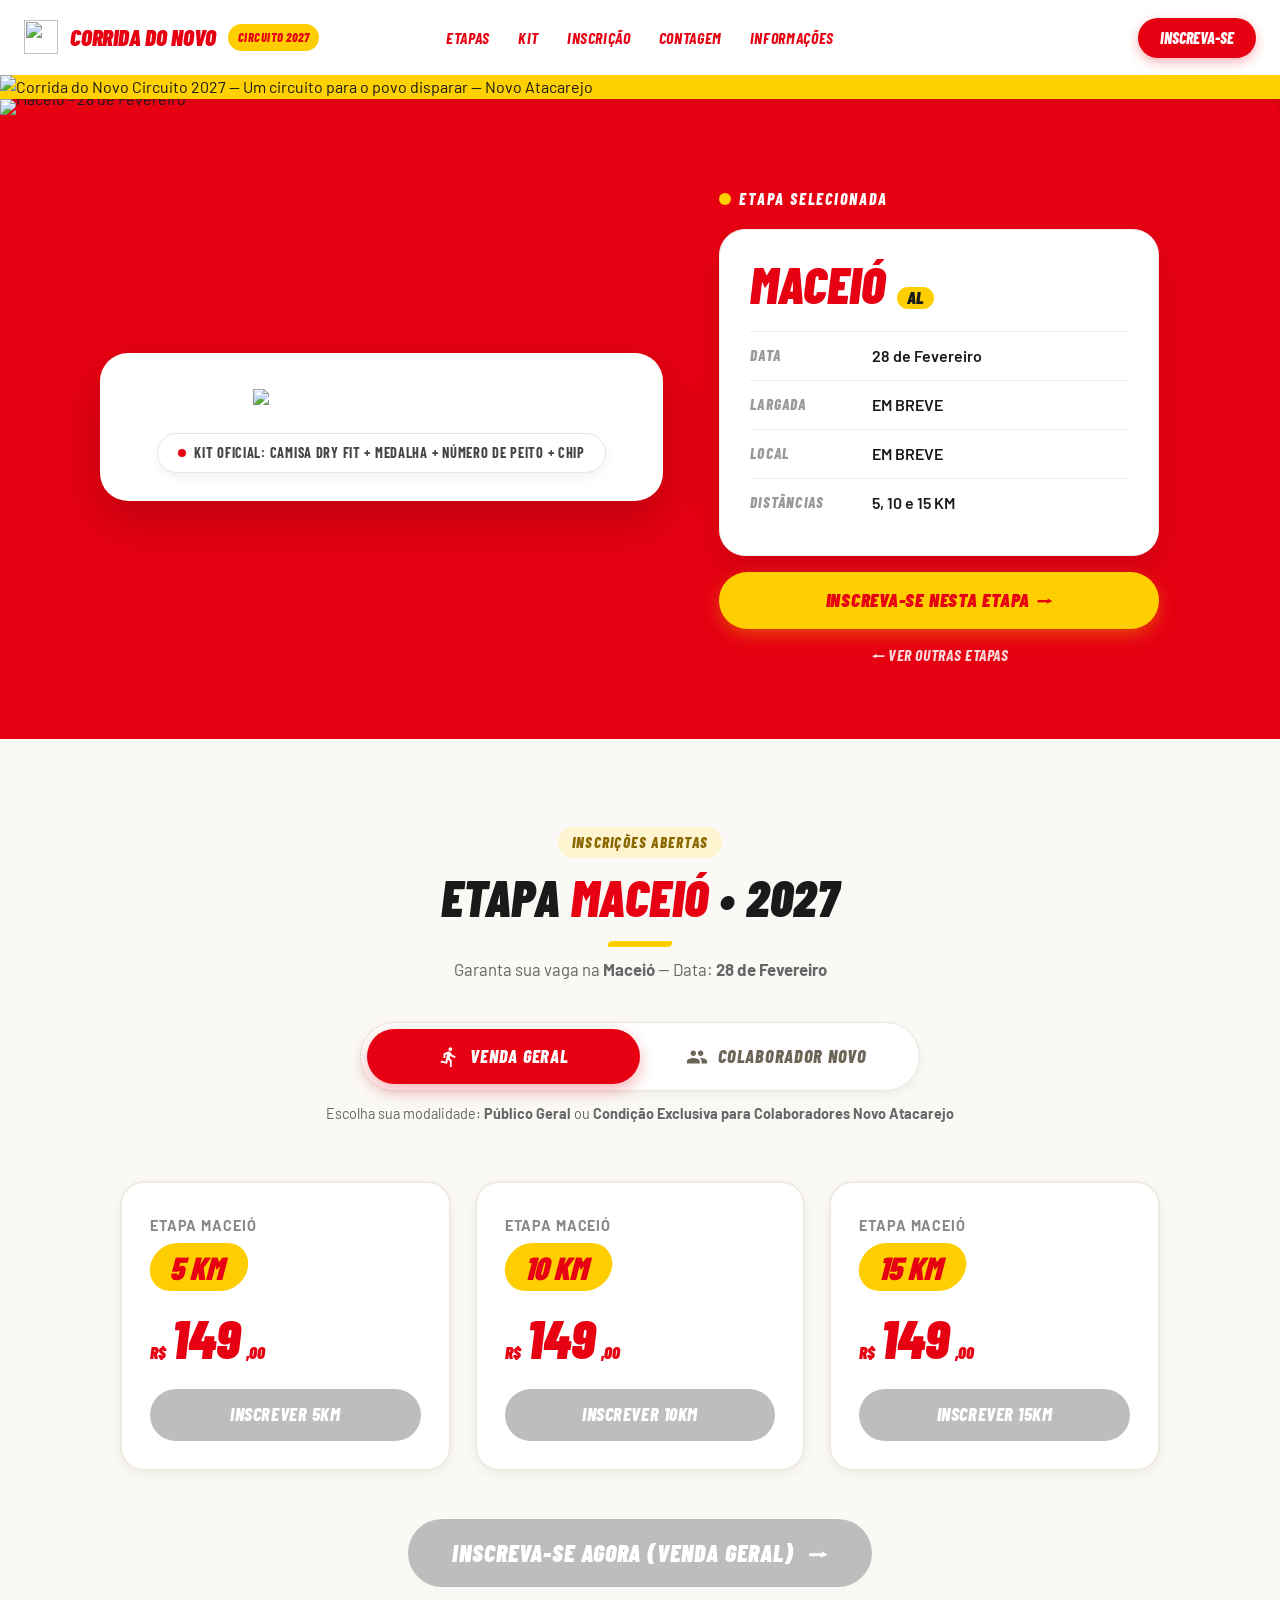
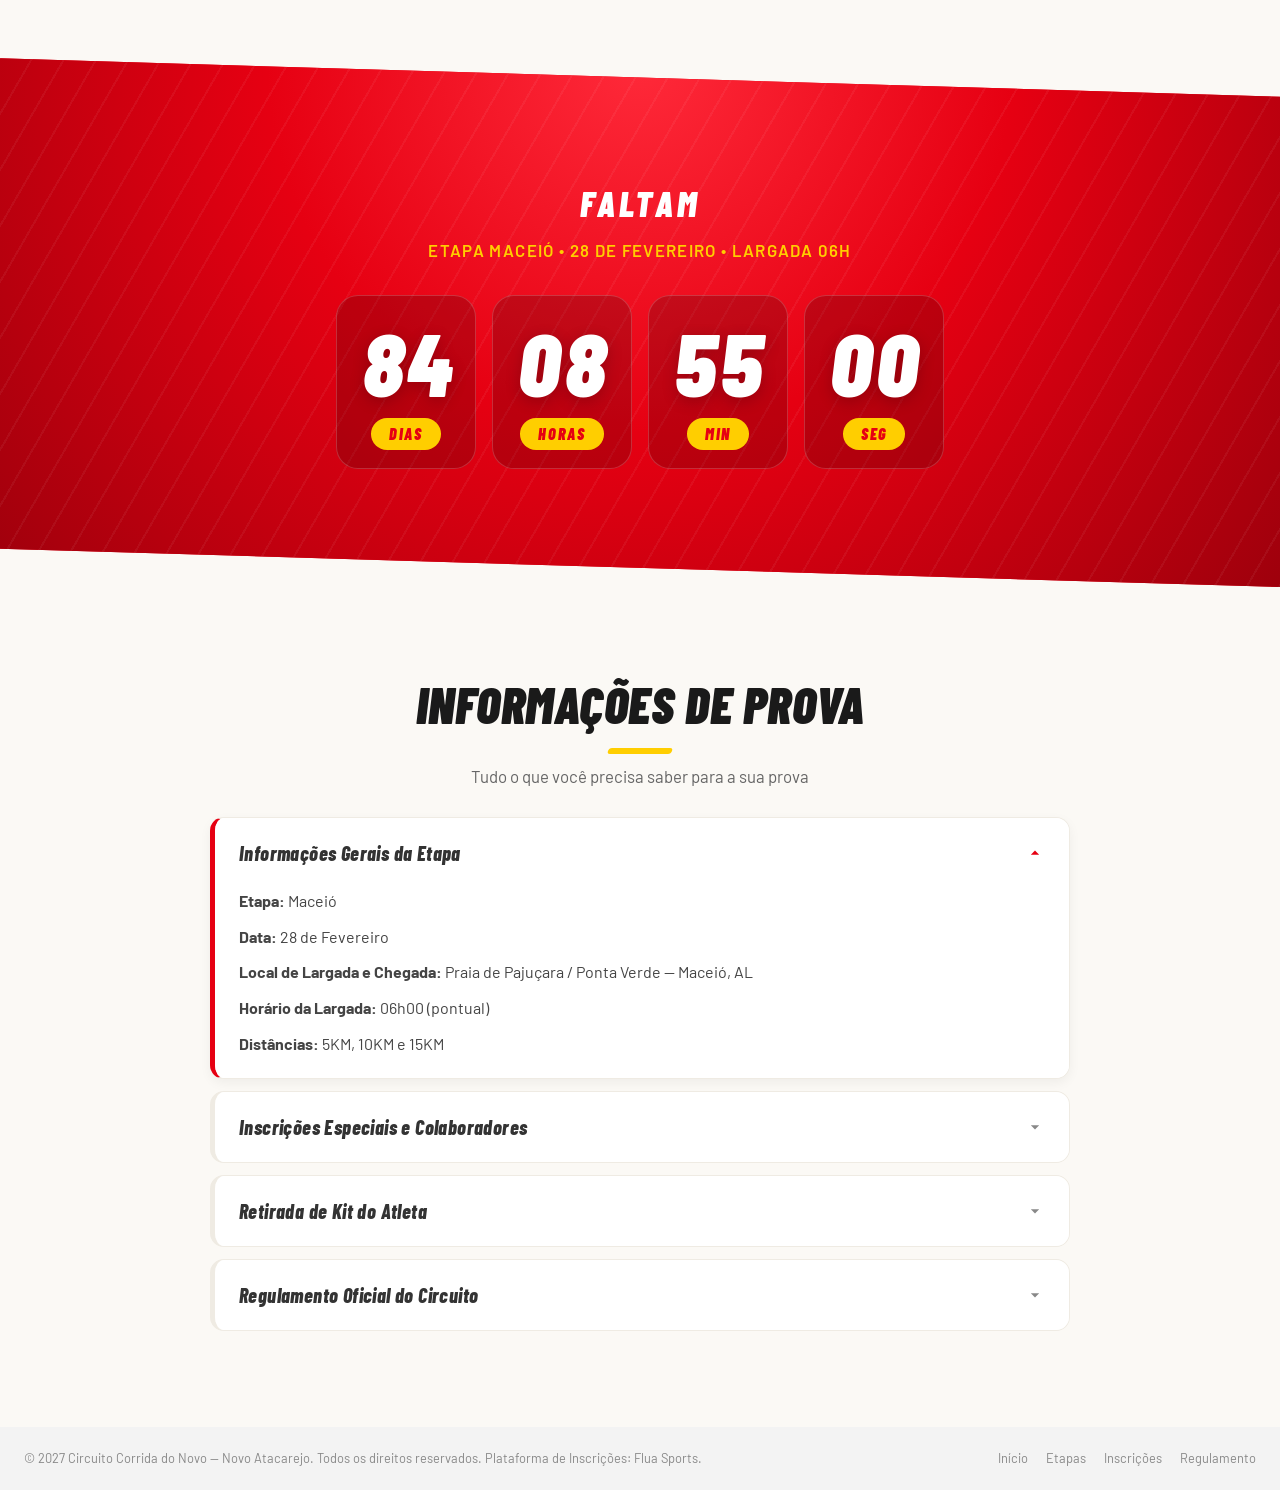
==== commit 6fdb68a3: "chore: exibe EM BREVE para largada e local nas páginas de etapa" ====
--- a/etapa.html
+++ b/etapa.html
@@ -90,11 +90,11 @@
                 </div>
                 <div>
                   <dt>Largada</dt>
-                  <dd>06h00</dd>
+                  <dd>EM BREVE</dd>
                 </div>
                 <div>
                   <dt>Local</dt>
-                  <dd class="dynamic-city-location">Praia de Pajuçara / Ponta Verde — Maceió, AL</dd>
+                  <dd>EM BREVE</dd>
                 </div>
                 <div>
                   <dt>Distâncias</dt>
--- a/styles.css
+++ b/styles.css
@@ -30,6 +30,7 @@
 html {
   scroll-behavior: smooth;
   font-size: 16px;
+  overflow-x: hidden;
 }
 
 body {
@@ -1383,3 +1384,552 @@
   }
 }
 
+/* ==================== HOME PAGE (CORRIDA MATEUS REPLICA) ==================== */
+body[data-page="home"] .topbar-home {
+  display: flex;
+  justify-content: space-between;
+  align-items: center;
+}
+
+body[data-page="home"] .section-stages {
+  padding: 46px 24px 56px;
+}
+
+.kit-row {
+  position: relative;
+  max-width: 1080px;
+  margin: 0 auto;
+  padding: 12px 24px;
+  display: grid;
+  grid-template-columns: minmax(0, 1.12fr) minmax(0, 0.88fr);
+  gap: 0;
+  align-items: center;
+  z-index: 3;
+}
+
+.kit-card-home {
+  position: relative;
+  z-index: 4;
+  margin-right: -58px;
+  background-color: #f6f6f6;
+  background-image: url("data:image/svg+xml,%3Csvg xmlns='http://www.w3.org/2000/svg' viewBox='0 0 600 540' preserveAspectRatio='none'%3E%3Cpath d='M0,0 L292,0 C245,28 158,48 0,78 Z' fill='%23ffdf00'/%3E%3Cpath d='M516,0 L600,0 L600,540 L282,540 C318,524 358,516 404,504 C432,496 456,486 476,472 C464,468 456,464 468,454 C484,442 504,432 512,418 C492,414 464,418 446,410 C464,398 486,388 504,372 C490,368 474,366 478,356 C484,344 510,334 522,318 C508,312 498,304 512,292 C526,280 536,268 530,254 C518,248 510,240 524,228 C536,216 544,202 534,188 C522,182 514,174 526,160 C538,146 544,130 532,116 C520,108 514,98 526,84 C536,70 538,54 524,40 C514,30 508,16 516,0 Z' fill='%23ffdf00'/%3E%3C/svg%3E");
+  background-size: 100% 100%;
+  background-repeat: no-repeat;
+  border-radius: 26px;
+  box-shadow: 0 28px 48px rgba(0, 0, 0, 0.24);
+  padding: 14px 16px 10px;
+  min-height: 495px;
+  display: flex;
+  align-items: center;
+  justify-content: center;
+  overflow: hidden;
+}
+
+.kit-card-home .kit-preview-frame {
+  width: 100%;
+  max-width: 470px;
+  height: 470px;
+  align-items: center;
+  justify-content: center;
+  margin: 0 auto;
+}
+
+.kit-card-home .kit-preview-img {
+  height: 460px;
+  max-height: 460px;
+  width: 100%;
+  object-fit: contain;
+  object-position: center center;
+}
+
+body[data-page="home"] .city-aside {
+  position: relative;
+  z-index: 5;
+  display: flex;
+  flex-direction: column;
+  justify-content: center;
+  align-self: center;
+  margin-left: -2px;
+  max-width: none;
+}
+
+body[data-page="home"] .city-aside .label {
+  font-family: "Barlow", sans-serif;
+  font-style: italic;
+  font-weight: 800;
+  font-size: 14px;
+  letter-spacing: 0.16em;
+  color: #fff;
+  text-align: center;
+  margin-bottom: 14px;
+}
+
+body[data-page="home"] .city-panel {
+  background: #fff;
+  border-radius: 26px;
+  box-shadow: 0 16px 32px rgba(0, 0, 0, 0.18);
+  padding: 14px 24px 18px 32px;
+  min-height: 315px;
+  display: flex;
+  flex-direction: column;
+  position: relative;
+  z-index: 5;
+}
+
+.city-current {
+  width: calc(100% + 56px);
+  background: var(--yellow);
+  color: var(--primary-red);
+  border: 0;
+  border-radius: 999px;
+  margin-left: -56px;
+  margin-top: 6px;
+  padding: 13px 22px 13px 16px;
+  font-family: "Barlow", sans-serif;
+  font-style: italic;
+  font-weight: 900;
+  font-size: 23px;
+  letter-spacing: 0.02em;
+  text-align: left;
+  display: flex;
+  align-items: center;
+  gap: 16px;
+  box-shadow: 0 10px 22px rgba(0, 0, 0, 0.22);
+  position: relative;
+  z-index: 7;
+  transition: transform 0.12s ease, box-shadow 0.12s ease;
+}
+
+.city-current:hover {
+  transform: translateY(-2px);
+  box-shadow: 0 14px 26px rgba(0, 0, 0, 0.28);
+}
+
+.city-current .arrow {
+  width: 26px;
+  height: 26px;
+  display: inline-flex;
+  align-items: center;
+  justify-content: center;
+  border-radius: 50%;
+  border: 2px solid var(--primary-red);
+  background: transparent;
+  flex: 0 0 26px;
+}
+
+.city-current .arrow svg {
+  width: 13px;
+  height: 13px;
+  fill: var(--primary-red);
+}
+
+body[data-page="home"] .city-list {
+  list-style: none;
+  margin: 12px 0 0;
+  padding: 0;
+  display: flex;
+  flex-direction: column;
+  gap: 2px;
+}
+
+body[data-page="home"] .city-list li button {
+  width: 100%;
+  background: transparent;
+  border: 0;
+  border-bottom: 1px solid #dddddd;
+  padding: 10px 4px;
+  display: flex;
+  align-items: center;
+  gap: 12px;
+  font-family: "Barlow", sans-serif;
+  font-style: italic;
+  font-weight: 700;
+  font-size: 16px;
+  letter-spacing: 0.04em;
+  color: #b9b9b9;
+  text-align: left;
+  cursor: not-allowed;
+  transition: color 0.15s, background 0.15s, transform 0.12s;
+}
+
+body[data-page="home"] .city-list li button.city-option {
+  cursor: pointer;
+  color: #444;
+  border-radius: 0;
+  padding: 10px 4px;
+}
+
+body[data-page="home"] .city-list li button.city-option:hover {
+  color: var(--primary-red);
+  background: #fbfbfb;
+}
+
+body[data-page="home"] .city-list li:last-child button {
+  border-bottom: 0;
+}
+
+.city-arrow-circle {
+  width: 20px;
+  height: 20px;
+  flex: 0 0 20px;
+  display: inline-flex;
+  align-items: center;
+  justify-content: center;
+  border-radius: 50%;
+  border: 1.5px solid var(--primary-red);
+  color: var(--primary-red);
+}
+
+.city-arrow-circle svg {
+  width: 10px;
+  height: 10px;
+  fill: currentColor;
+}
+
+body[data-page="home"] .city-list .bag {
+  position: relative;
+  width: 22px;
+  height: 20px;
+  flex: 0 0 22px;
+  display: inline-flex;
+  align-items: center;
+  justify-content: center;
+  border: 1px solid #c9c9c9;
+  border-radius: 3px;
+  color: #c9c9c9;
+}
+
+body[data-page="home"] .city-list .bag::before {
+  content: "";
+  position: absolute;
+  top: -5px;
+  left: 50%;
+  transform: translateX(-50%);
+  width: 9px;
+  height: 6px;
+  border: 1px solid currentColor;
+  border-bottom: 0;
+  border-radius: 6px 6px 0 0;
+}
+
+body[data-page="home"] .city-list .bag::after {
+  content: "";
+  position: absolute;
+  top: 52%;
+  left: 50%;
+  transform: translate(-50%, -50%);
+  width: 2.5px;
+  height: 5px;
+  border: 1px solid currentColor;
+  border-radius: 1px;
+}
+
+/* ---------- STORY SECTION (YELLOW) ---------- */
+.story-novo {
+  position: relative;
+  background-color: #FFD100;
+  background-image: url("assets/common/bg-yellow.png");
+  background-size: cover;
+  background-position: center;
+  overflow: hidden;
+}
+
+.story-novo .story-wrap {
+  position: relative;
+  max-width: 1080px;
+  margin: 0 auto;
+  padding: 64px 24px 72px;
+  display: grid;
+  grid-template-columns: minmax(0, 1.02fr) minmax(0, 0.98fr);
+  gap: 48px;
+  align-items: center;
+}
+
+.story-feature-col {
+  display: flex;
+  flex-direction: column;
+  align-items: center;
+  gap: 24px;
+  min-width: 0;
+}
+
+.story-text-img img {
+  max-width: 460px;
+  width: 100%;
+  margin: 0;
+}
+
+.story-headline img {
+  max-width: 430px;
+  width: 100%;
+  margin: 0 auto;
+}
+
+.story-photo-col {
+  display: flex;
+  justify-content: center;
+  align-items: center;
+  min-width: 0;
+}
+
+.story-photo-col img {
+  width: 100%;
+  max-width: 390px;
+  height: auto;
+  filter: drop-shadow(0 18px 30px rgba(0, 0, 0, 0.2));
+}
+
+/* ---------- GALLERY MARQUEE ---------- */
+.gallery {
+  position: relative;
+  background-color: var(--primary-red);
+  padding: 56px 0 64px;
+  overflow: hidden;
+}
+
+.marquee {
+  position: relative;
+  overflow: hidden;
+  padding: 6px 0;
+  contain: layout style paint;
+}
+
+.marquee + .marquee {
+  margin-top: 14px;
+}
+
+.marquee-track {
+  display: flex;
+  gap: 14px;
+  width: max-content;
+  will-change: transform;
+  transform: translate3d(0, 0, 0);
+  backface-visibility: hidden;
+  animation: marquee-scroll var(--marquee-duration, 55s) linear infinite;
+}
+
+.marquee.reverse .marquee-track {
+  animation-direction: reverse;
+}
+
+@keyframes marquee-scroll {
+  from {
+    transform: translate3d(0, 0, 0);
+  }
+  to {
+    transform: translate3d(-50%, 0, 0);
+  }
+}
+
+.mslide {
+  flex: 0 0 auto;
+  height: 240px;
+  border-radius: 4px;
+  overflow: hidden;
+  background: #c40010;
+  position: relative;
+  contain: layout style paint;
+}
+
+.mslide img {
+  position: absolute;
+  inset: 0;
+  width: 100%;
+  height: 100%;
+  object-fit: cover;
+}
+
+.mslide.s { width: 320px; }
+.mslide.m { width: 460px; }
+.mslide.l { width: 600px; }
+.mslide.xl { width: 720px; }
+
+@media (prefers-reduced-motion: reduce) {
+  .marquee-track {
+    animation: none;
+  }
+}
+
+/* ---------- CTA REGULAMENTO ---------- */
+.cta-band-home {
+  background: #FFD100;
+  height: 160px;
+  display: grid;
+  place-items: center;
+  padding: 0 24px;
+}
+
+.cta-btn-regulamento {
+  display: inline-flex;
+  align-items: center;
+  justify-content: center;
+  height: 65px;
+  padding: 0 80px;
+  background: var(--primary-red);
+  color: #fff;
+  border-radius: 999px;
+  border: 0;
+  font-family: "Barlow", sans-serif;
+  font-style: italic;
+  font-weight: 900;
+  font-size: 24px;
+  letter-spacing: 0.06em;
+  text-transform: uppercase;
+  box-shadow: 0 10px 26px rgba(230, 0, 18, 0.35);
+  transition: transform 0.12s ease, box-shadow 0.12s ease, background 0.15s;
+}
+
+.cta-btn-regulamento:hover {
+  transform: translateY(-2px);
+  background: var(--primary-red-hover);
+  box-shadow: 0 16px 30px rgba(230, 0, 18, 0.45);
+}
+
+/* ---------- MARCAS PARCEIRAS & LEGAL FOOTER ---------- */
+.partners {
+  background: #f3f3f3;
+  padding: 64px 64px 72px;
+}
+
+.partners-inner {
+  max-width: 1080px;
+  width: 100%;
+  margin: 0 auto;
+}
+
+.partners-title {
+  font-family: "Barlow", sans-serif;
+  font-style: italic;
+  font-weight: 700;
+  font-size: 14px;
+  letter-spacing: 0.18em;
+  text-transform: uppercase;
+  color: #8a8a8a;
+  margin: 0 0 36px;
+  padding-bottom: 14px;
+  border-bottom: 1px solid #dcdcdc;
+}
+
+.partners-empty {
+  text-align: center;
+  padding: 28px 0;
+  font-family: "Barlow", sans-serif;
+  font-style: italic;
+  font-weight: 700;
+  font-size: 14px;
+  letter-spacing: 0.14em;
+  text-transform: uppercase;
+  color: #b0b0b0;
+}
+
+.legal {
+  background: #fff;
+  padding: 22px 64px 40px;
+  color: #9a9a9a;
+  font-family: "Barlow", sans-serif;
+  font-size: 13px;
+  letter-spacing: 0.04em;
+  display: flex;
+  justify-content: space-between;
+  align-items: center;
+  border-top: 1px solid #ececec;
+}
+
+@media (max-width: 1080px) {
+  .kit-row {
+    grid-template-columns: minmax(0, 1fr);
+    padding: 20px 28px 0;
+    gap: 0;
+  }
+  .kit-card-home {
+    margin-right: 0;
+    margin-bottom: -24px;
+    min-height: 380px;
+    min-width: 0;
+  }
+  body[data-page="home"] .city-aside {
+    margin-left: 0;
+    min-width: 0;
+  }
+  body[data-page="home"] .city-aside .label {
+    text-align: left;
+    padding-left: 8px;
+    margin-bottom: 8px;
+  }
+  body[data-page="home"] .city-panel {
+    padding: 36px 24px 28px;
+    min-height: 0;
+    min-width: 0;
+  }
+  .city-current {
+    width: 100%;
+    margin-left: 0;
+  }
+  .story-novo .story-wrap {
+    grid-template-columns: minmax(0, 1fr);
+    padding: 48px 20px;
+    gap: 32px;
+  }
+  .story-feature-col,
+  .story-photo-col,
+  .story-text-img,
+  .story-headline {
+    min-width: 0;
+  }
+  .story-text-img img,
+  .story-headline img {
+    margin: 0 auto;
+  }
+  .mslide { height: 180px; }
+  .mslide.s { width: 220px; }
+  .mslide.m { width: 320px; }
+  .mslide.l { width: 420px; }
+  .mslide.xl { width: 520px; }
+  .partners {
+    padding: 44px 24px 52px;
+  }
+  .legal {
+    padding: 22px 28px;
+    flex-direction: column;
+    gap: 8px;
+    text-align: center;
+  }
+}
+
+@media (max-width: 640px) {
+  .kit-row {
+    grid-template-columns: minmax(0, 1fr);
+    padding: 12px 12px 0;
+    gap: 16px;
+  }
+  .kit-card-home {
+    margin-bottom: 0;
+    min-height: 300px;
+    border-radius: 18px;
+    padding: 16px;
+  }
+  .kit-card-home .kit-preview-frame {
+    width: 100%;
+    height: 280px;
+  }
+  .kit-card-home .kit-preview-img {
+    height: 260px;
+    max-height: 260px;
+  }
+  .city-current {
+    font-size: 18px;
+    padding: 11px 16px;
+  }
+  .cta-btn-regulamento {
+    font-size: 16px;
+    padding: 0 36px;
+    height: 54px;
+  }
+  .mslide { height: 140px; }
+  .mslide.s { width: 160px; }
+  .mslide.m { width: 220px; }
+  .mslide.l { width: 300px; }
+  .mslide.xl { width: 360px; }
+}
+
+
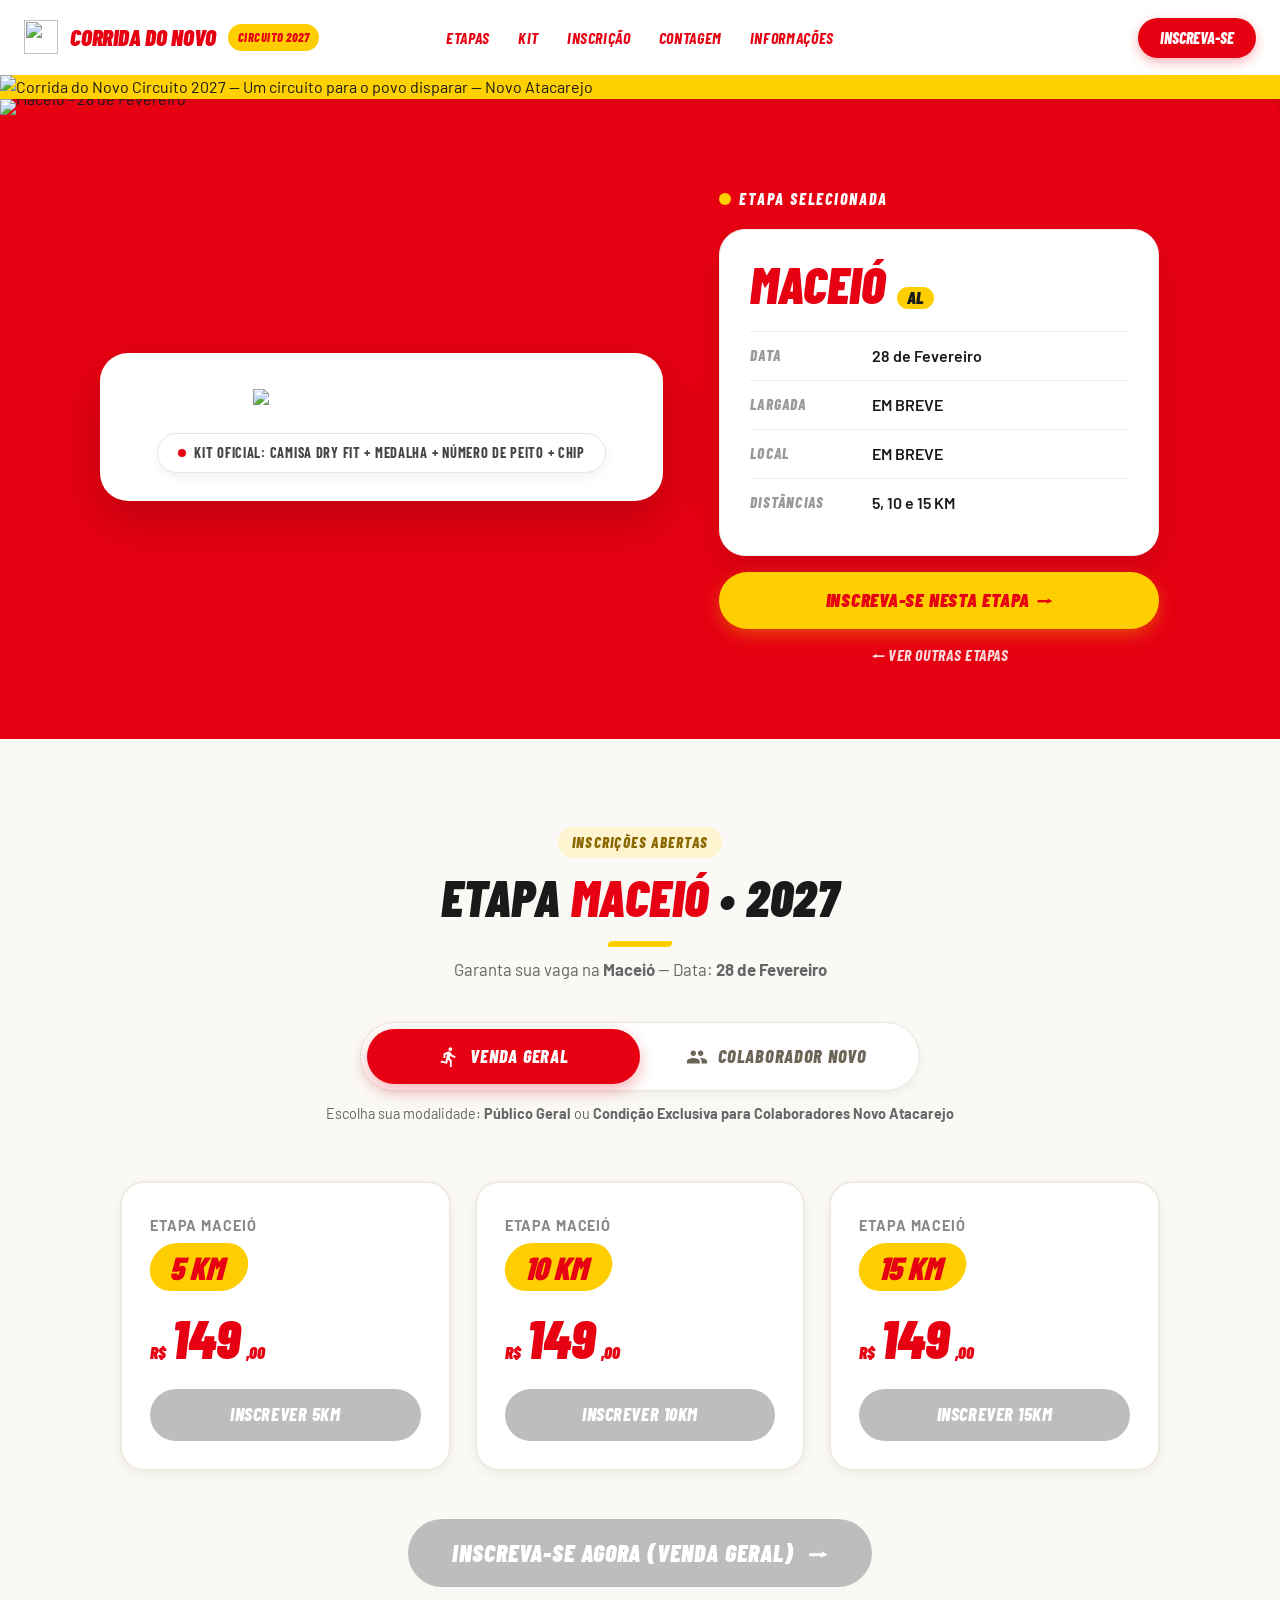
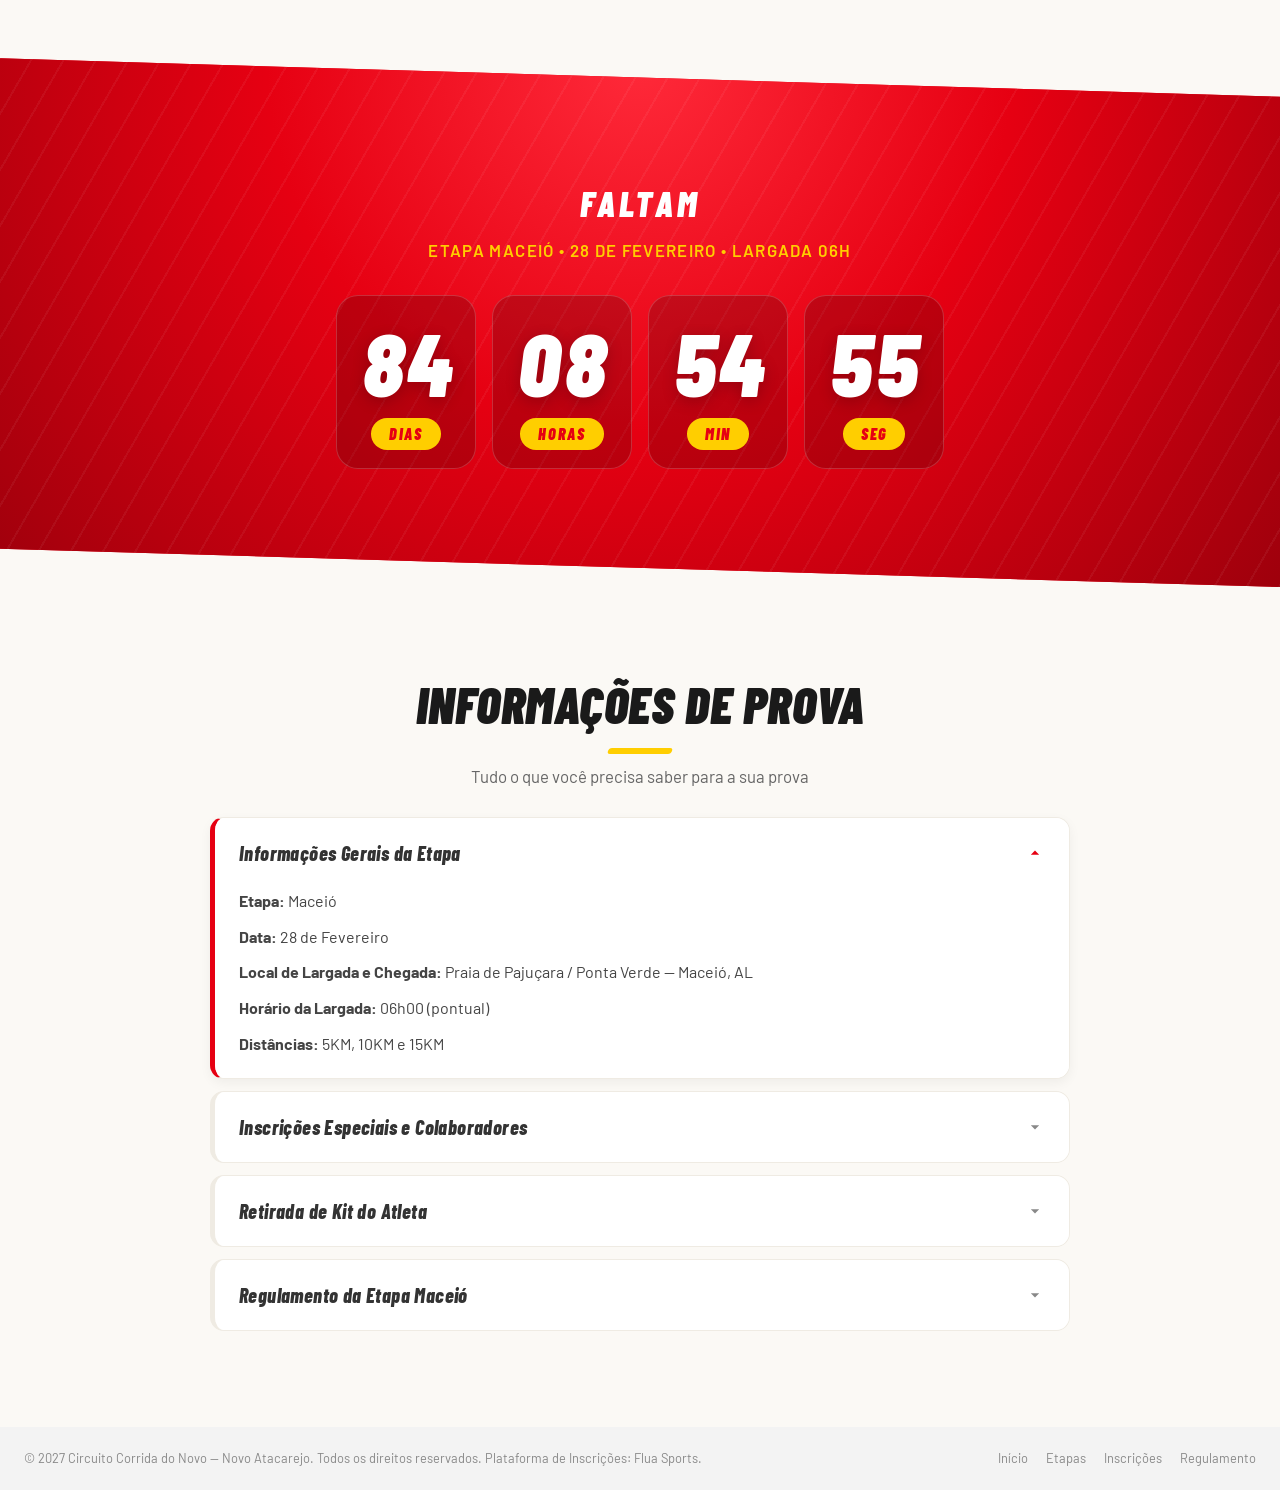
==== commit ca19760e: "Adiciona PDFs dos regulamentos por cidade em etapa.html" ====
--- a/etapa.html
+++ b/etapa.html
@@ -354,12 +354,12 @@
           <!-- Item 4: Regulamento -->
           <div class="accordion-item" id="regulamento">
             <button class="accordion-trigger" type="button">
-              <span>Regulamento Oficial do Circuito</span>
+              <span>Regulamento da Etapa <span class="dynamic-city-name">Maceió</span></span>
               <svg class="chevron" viewBox="0 0 24 24"><path d="M7 10l5 5 5-5z"/></svg>
             </button>
             <div class="accordion-panel">
-              <p>Confira todas as normas técnicas, premiações por categoria, percursos detalhados e regras de segurança do evento.</p>
-              <a href="#" class="btn-download-regulamento" onclick="alert('Download do Regulamento Oficial em PDF disponível em breve!'); return false;">
+              <p>Confira todas as normas técnicas, premiações por categoria, percursos detalhados e regras de segurança desta etapa.</p>
+              <a id="btn-download-regulamento" href="assets/maceio/regulamento-maceio.pdf" target="_blank" rel="noopener" class="btn-download-regulamento">
                 <svg viewBox="0 0 24 24" aria-hidden="true"><path d="M5 20h14v-2H5v2zM19 9h-4V3H9v6H5l7 7 7-7z"/></svg><span>Baixar Regulamento (PDF)</span>
               </a>
             </div>
--- a/styles.css
+++ b/styles.css
@@ -1700,9 +1700,7 @@
 
 .marquee-track {
   display: flex;
-  gap: 14px;
   width: max-content;
-  will-change: transform;
   transform: translate3d(0, 0, 0);
   backface-visibility: hidden;
   animation: marquee-scroll var(--marquee-duration, 55s) linear infinite;
@@ -1712,6 +1710,10 @@
   animation-direction: reverse;
 }
 
+.marquee.is-offscreen .marquee-track {
+  animation-play-state: paused;
+}
+
 @keyframes marquee-scroll {
   from {
     transform: translate3d(0, 0, 0);
@@ -1724,25 +1726,17 @@
 .mslide {
   flex: 0 0 auto;
   height: 240px;
+  margin-right: 14px;
   border-radius: 4px;
   overflow: hidden;
   background: #c40010;
-  position: relative;
-  contain: layout style paint;
 }
 
 .mslide img {
-  position: absolute;
-  inset: 0;
-  width: 100%;
+  display: block;
   height: 100%;
-  object-fit: cover;
-}
-
-.mslide.s { width: 320px; }
-.mslide.m { width: 460px; }
-.mslide.l { width: 600px; }
-.mslide.xl { width: 720px; }
+  width: auto;
+}
 
 @media (prefers-reduced-motion: reduce) {
   .marquee-track {
@@ -1881,10 +1875,6 @@
     margin: 0 auto;
   }
   .mslide { height: 180px; }
-  .mslide.s { width: 220px; }
-  .mslide.m { width: 320px; }
-  .mslide.l { width: 420px; }
-  .mslide.xl { width: 520px; }
   .partners {
     padding: 44px 24px 52px;
   }
@@ -1926,10 +1916,6 @@
     height: 54px;
   }
   .mslide { height: 140px; }
-  .mslide.s { width: 160px; }
-  .mslide.m { width: 220px; }
-  .mslide.l { width: 300px; }
-  .mslide.xl { width: 360px; }
-}
-
-
+}
+
+
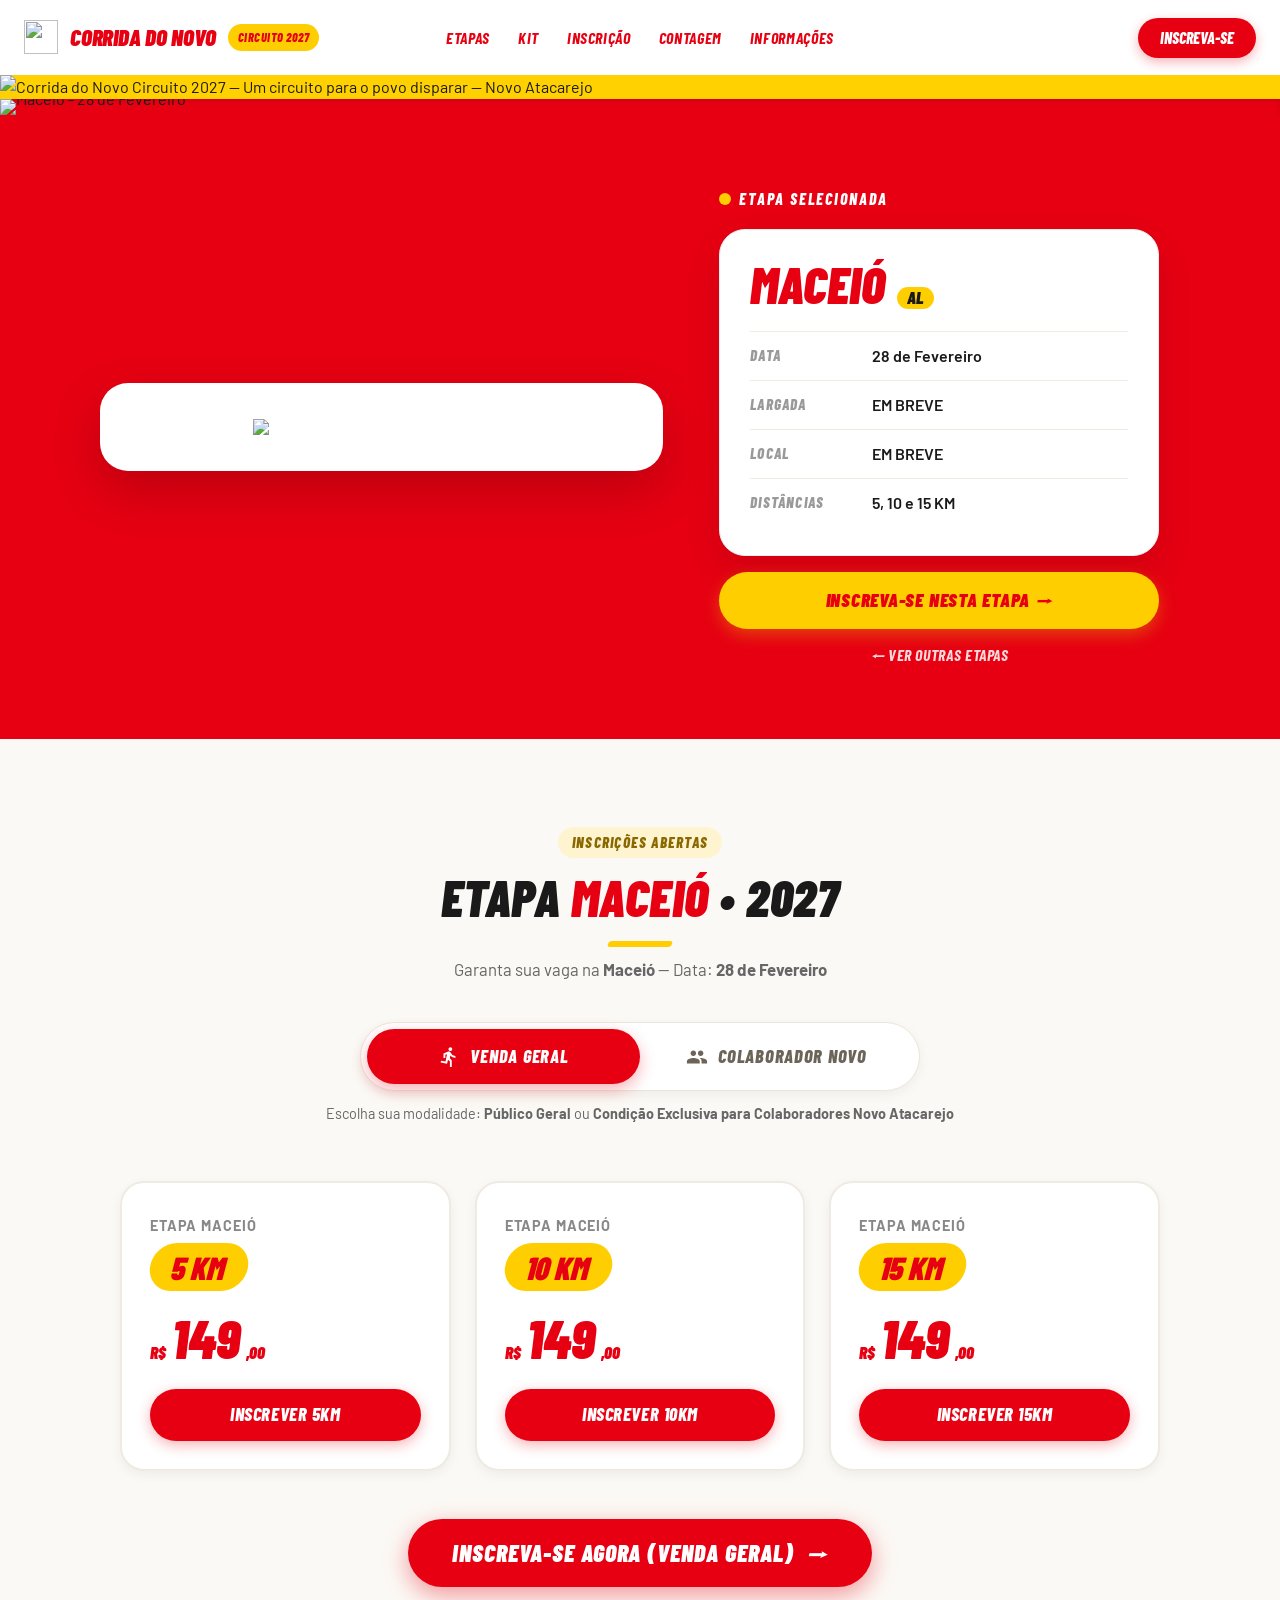
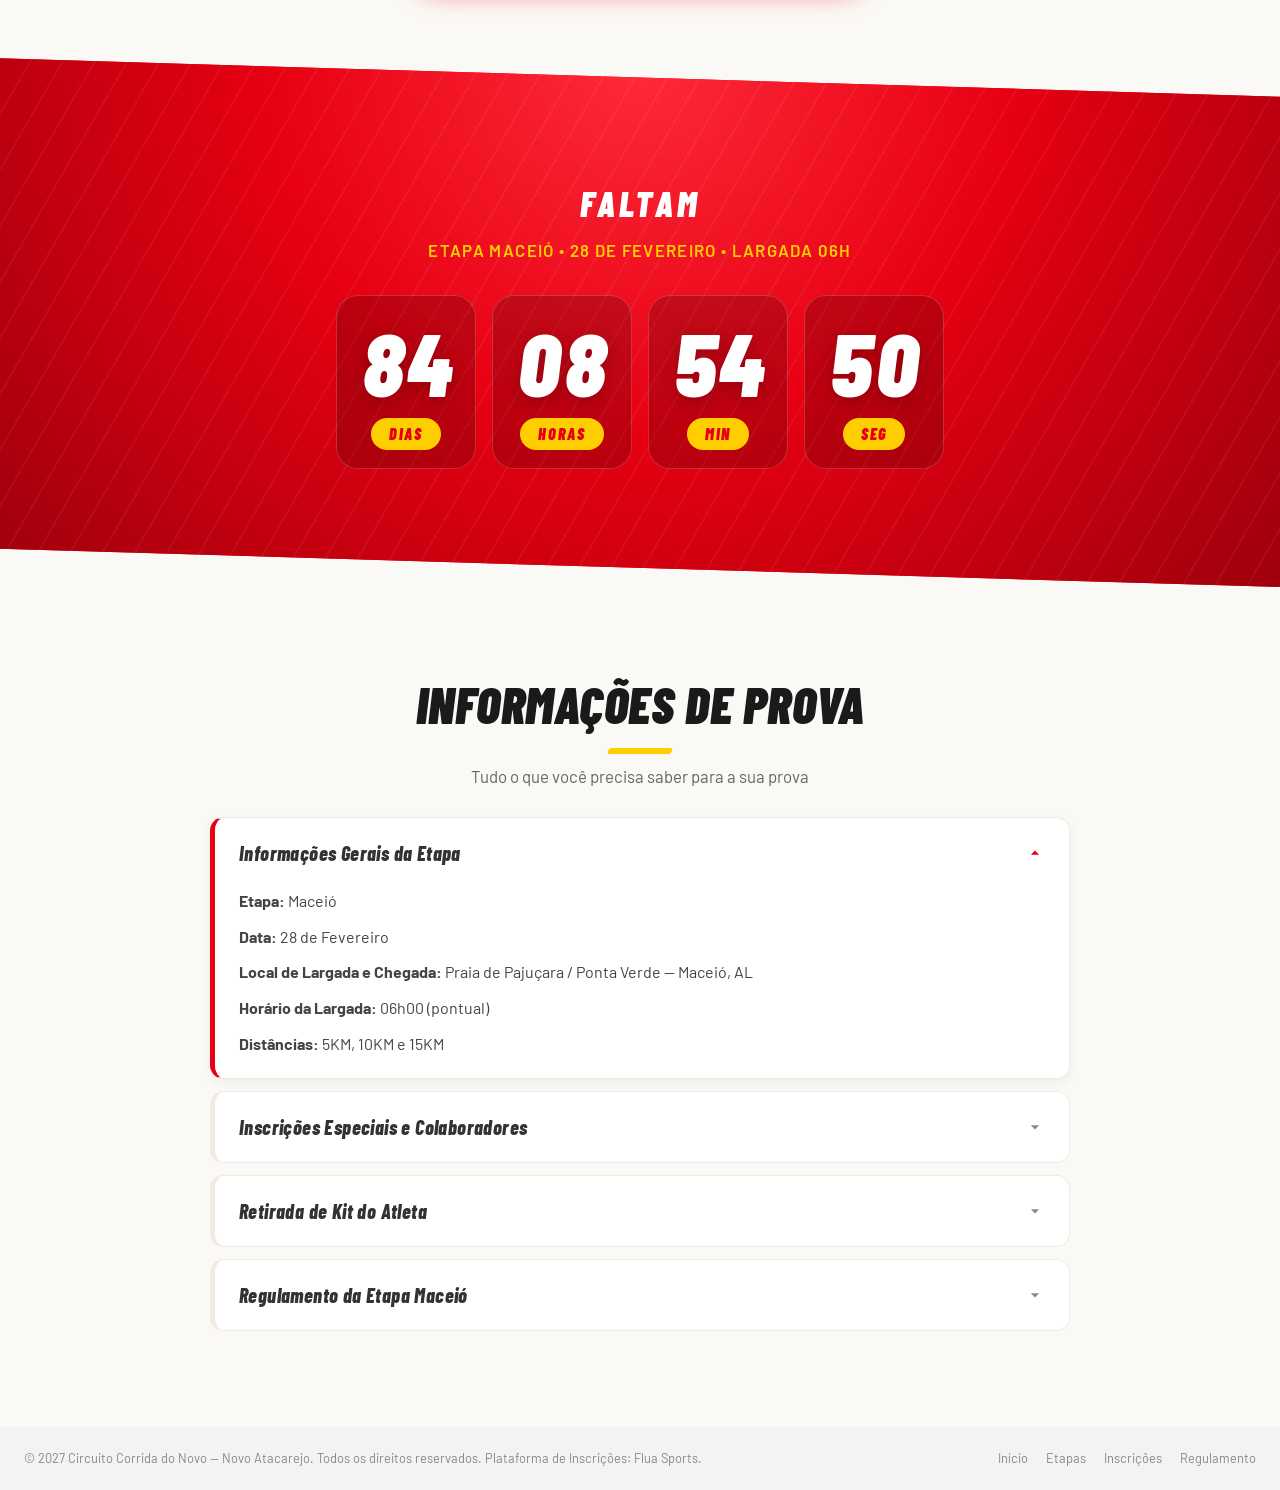
==== commit c8a0070f: "Remove descrição do kit abaixo da camisa em etapa.html" ====
--- a/etapa.html
+++ b/etapa.html
@@ -67,10 +67,6 @@
                 src="assets/maceio/CAMISA_MACEIO.png"
                 alt="Kit do corredor: Camiseta oficial, medalha e número de peito"
               />
-            </div>
-            <div class="kit-badge-info">
-              <span class="dot"></span>
-              <span>Kit Oficial: Camisa Dry Fit + Medalha + Número de Peito + Chip</span>
             </div>
           </div>
 
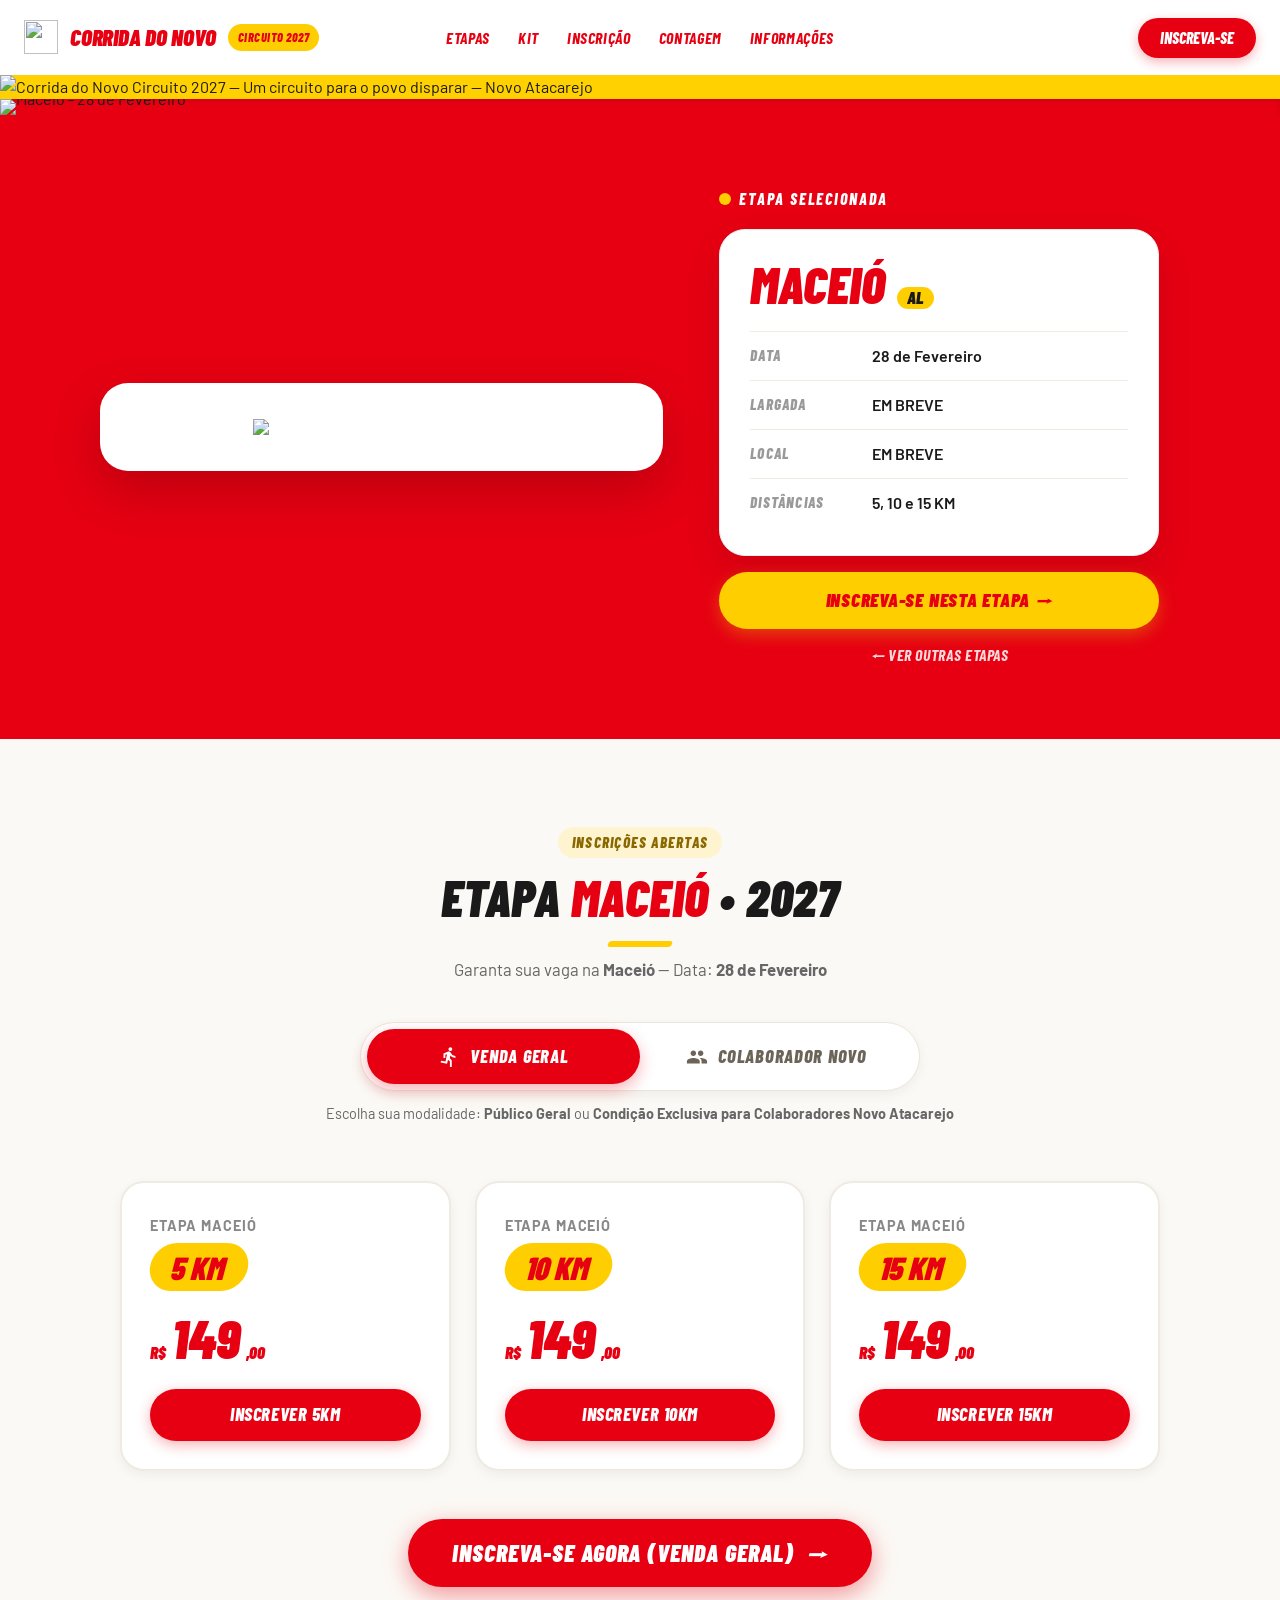
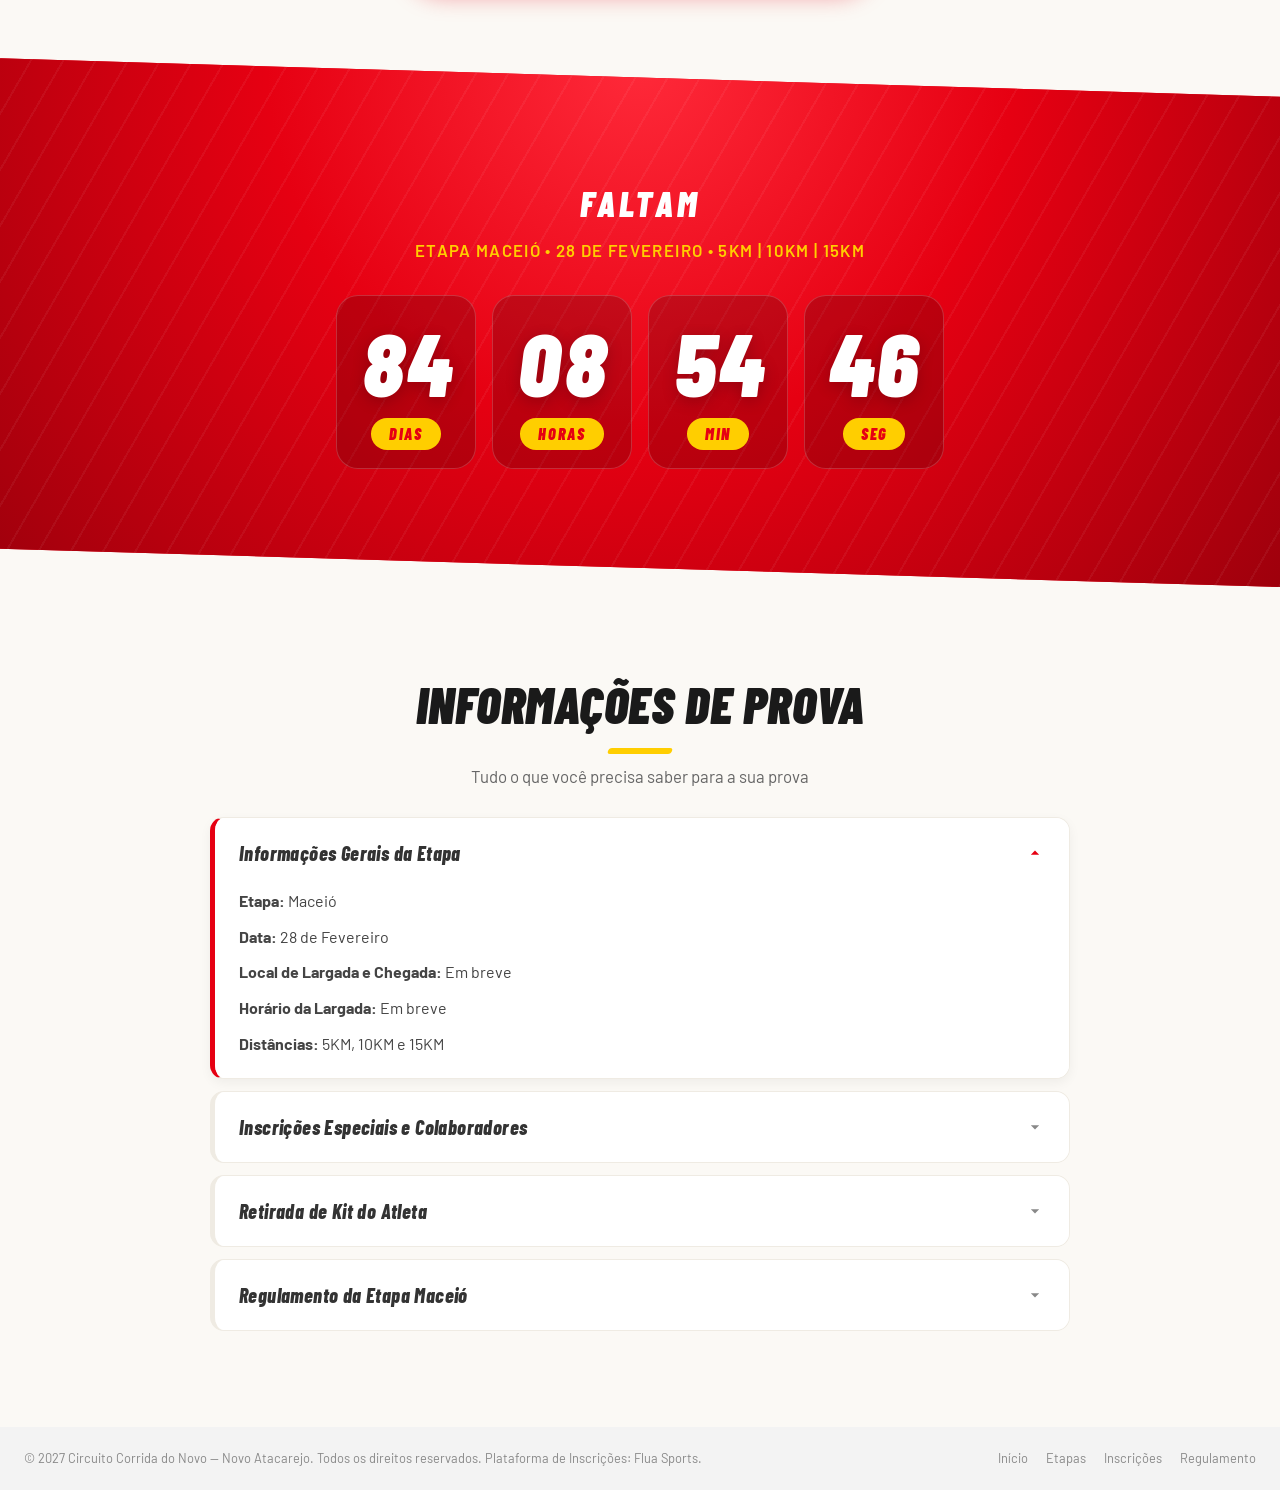
==== commit 0d5096e1: "Define local e horário de largada como Em breve em todas as etapas" ====
--- a/etapa.html
+++ b/etapa.html
@@ -268,7 +268,7 @@
       <div class="countdown-wrap">
         <h3 class="countdown-title">Faltam</h3>
         <p class="countdown-city-notice" id="countdown-city-notice">
-          ETAPA MACEIÓ • 28 DE FEVEREIRO • LARGADA 06H
+          ETAPA MACEIÓ • 28 DE FEVEREIRO • 5KM | 10KM | 15KM
         </p>
 
         <div class="countdown-boxes">
@@ -317,8 +317,8 @@
             <div class="accordion-panel">
               <p><b>Etapa:</b> <span class="dynamic-city-name">Maceió</span></p>
               <p><b>Data:</b> <span class="dynamic-city-date">28 de Fevereiro</span></p>
-              <p><b>Local de Largada e Chegada:</b> <span class="dynamic-city-location">Praia de Pajuçara / Ponta Verde — Maceió, AL</span></p>
-              <p><b>Horário da Largada:</b> 06h00 (pontual)</p>
+              <p><b>Local de Largada e Chegada:</b> <span class="dynamic-city-location">Em breve</span></p>
+              <p><b>Horário da Largada:</b> Em breve</p>
               <p><b>Distâncias:</b> 5KM, 10KM e 15KM</p>
             </div>
           </div>
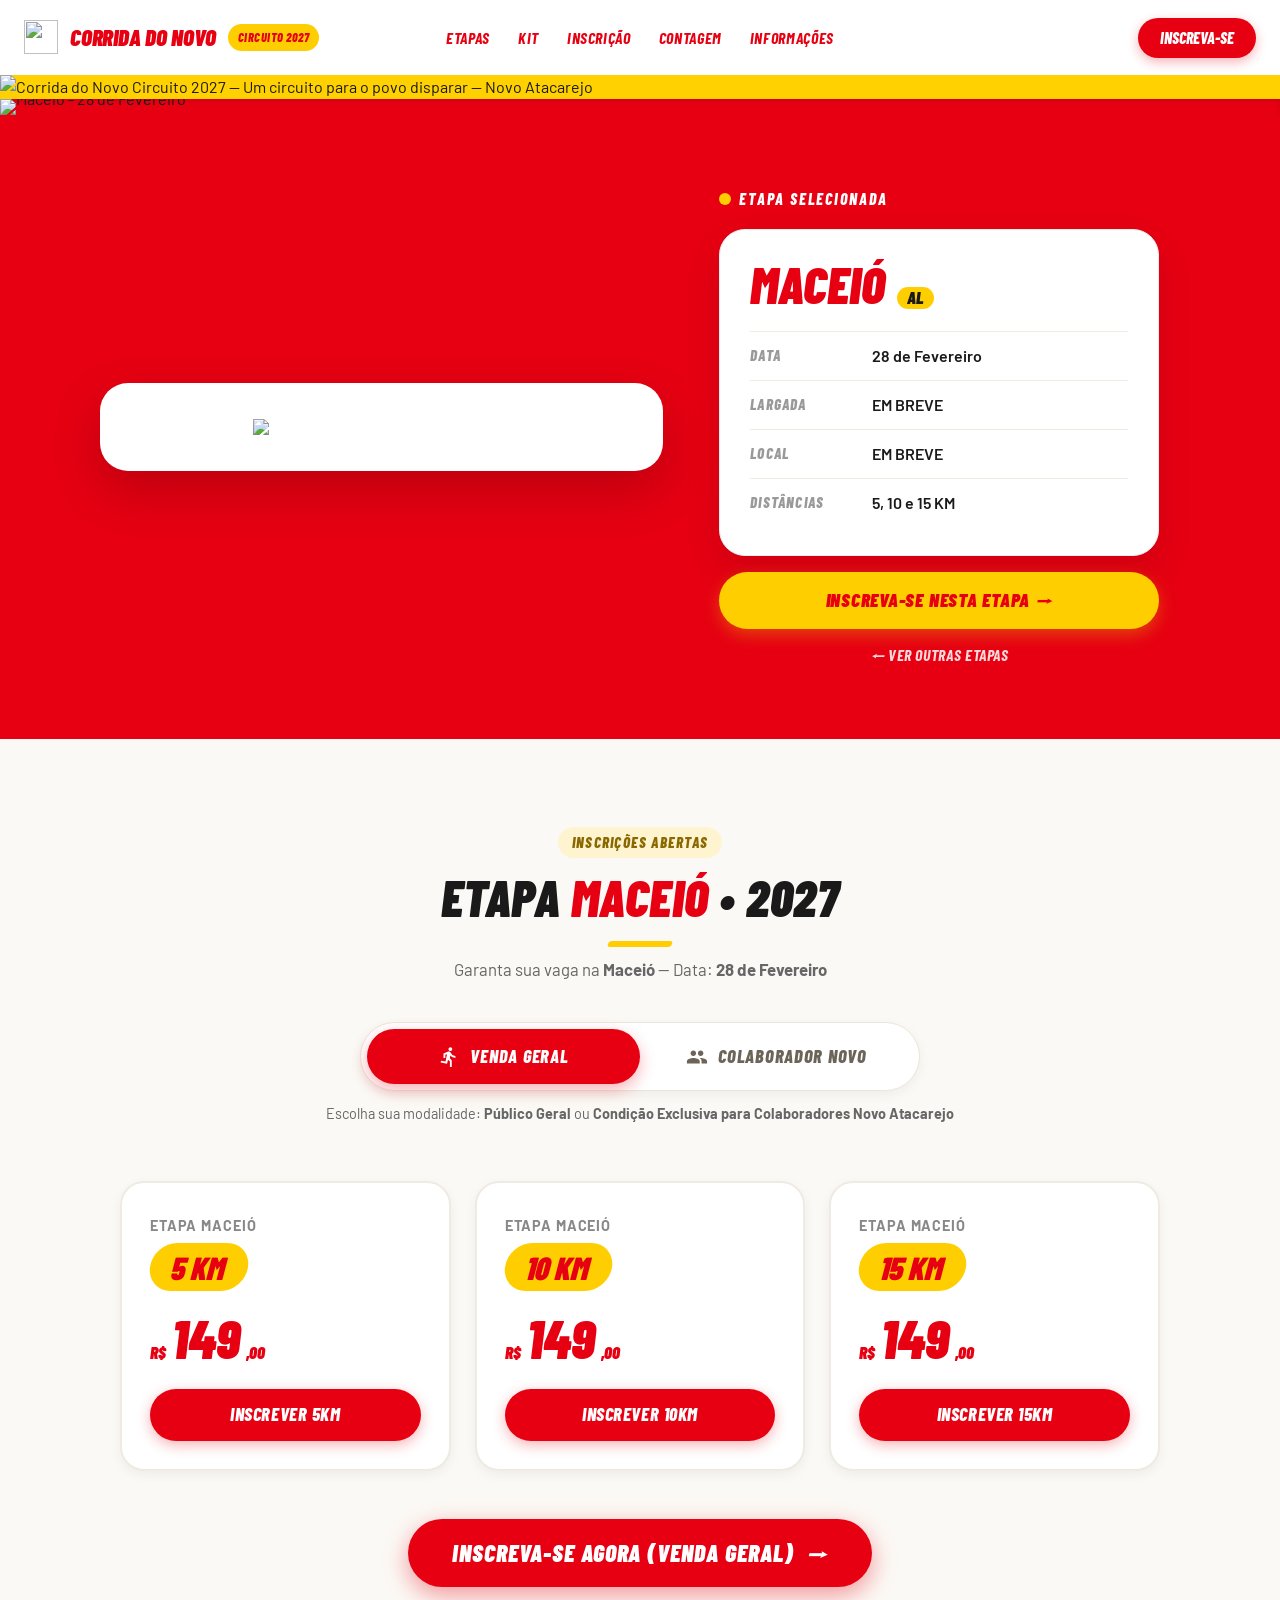
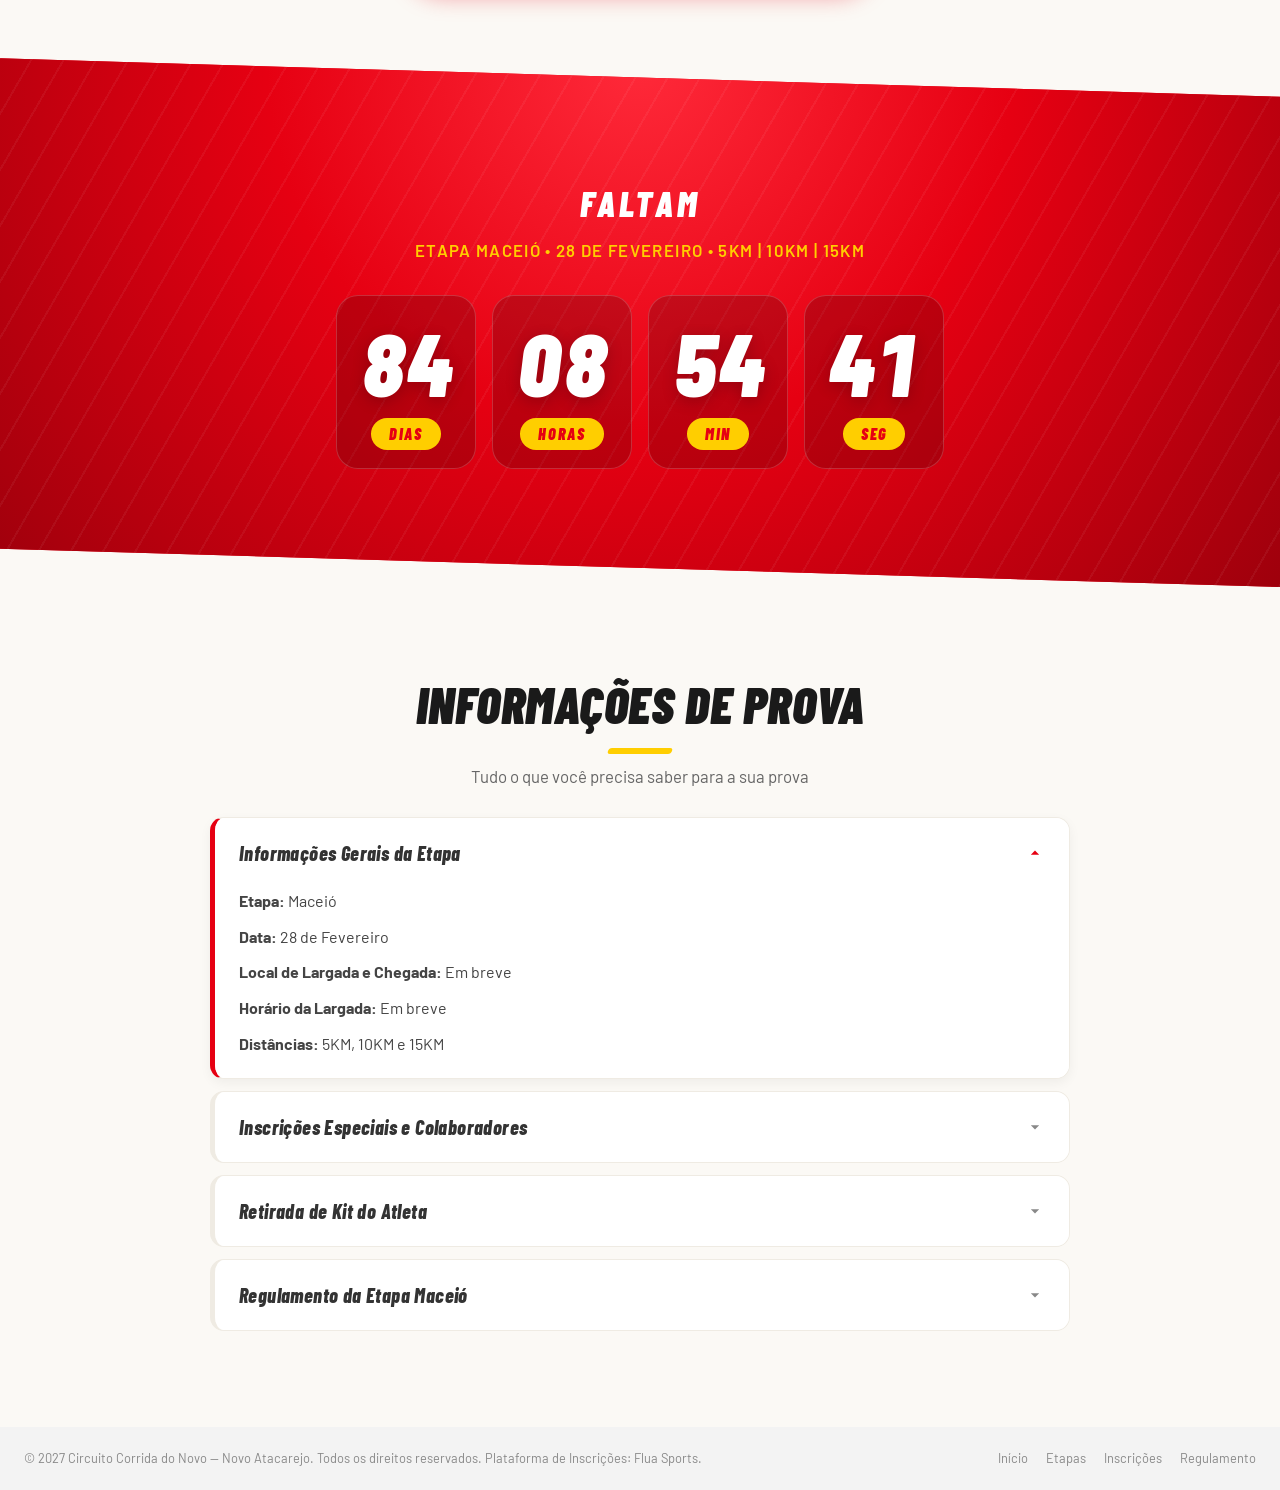
==== commit f1866220: "Atualiza preço do colaborador para R$ 119,20" ====
--- a/etapa.html
+++ b/etapa.html
@@ -215,8 +215,8 @@
                 <div class="ticket-price-old">R$ 149,00</div>
                 <div class="ticket-price-current">
                   <span class="currency">R$</span>
-                  <span class="val">74</span>
-                  <span class="currency">,50</span>
+                  <span class="val">119</span>
+                  <span class="currency">,20</span>
                 </div>
               </div>
               <a class="ticket-btn dynamic-link-colaborador" target="_blank" rel="noopener noreferrer">Inscrever Colaborador</a>
@@ -230,8 +230,8 @@
                 <div class="ticket-price-old">R$ 149,00</div>
                 <div class="ticket-price-current">
                   <span class="currency">R$</span>
-                  <span class="val">74</span>
-                  <span class="currency">,50</span>
+                  <span class="val">119</span>
+                  <span class="currency">,20</span>
                 </div>
               </div>
               <a class="ticket-btn dynamic-link-colaborador" target="_blank" rel="noopener noreferrer">Inscrever Colaborador</a>
@@ -245,8 +245,8 @@
                 <div class="ticket-price-old">R$ 149,00</div>
                 <div class="ticket-price-current">
                   <span class="currency">R$</span>
-                  <span class="val">74</span>
-                  <span class="currency">,50</span>
+                  <span class="val">119</span>
+                  <span class="currency">,20</span>
                 </div>
               </div>
               <a class="ticket-btn dynamic-link-colaborador" target="_blank" rel="noopener noreferrer">Inscrever Colaborador</a>
@@ -330,7 +330,7 @@
               <svg class="chevron" viewBox="0 0 24 24"><path d="M7 10l5 5 5-5z"/></svg>
             </button>
             <div class="accordion-panel">
-              <p><b>Colaboradores Novo Atacarejo:</b> Contam com desconto exclusivo de 50% mediante inserção de matrícula e CPF ativo na empresa.</p>
+              <p><b>Colaboradores Novo Atacarejo:</b> Contam com desconto exclusivo de 20% mediante inserção de matrícula e CPF ativo na empresa.</p>
               <p><b>Idosos (60+ anos) e PCD:</b> Possuem 50% de desconto conforme legislação vigente, mediante envio e comprovação documental na plataforma de inscrição.</p>
             </div>
           </div>
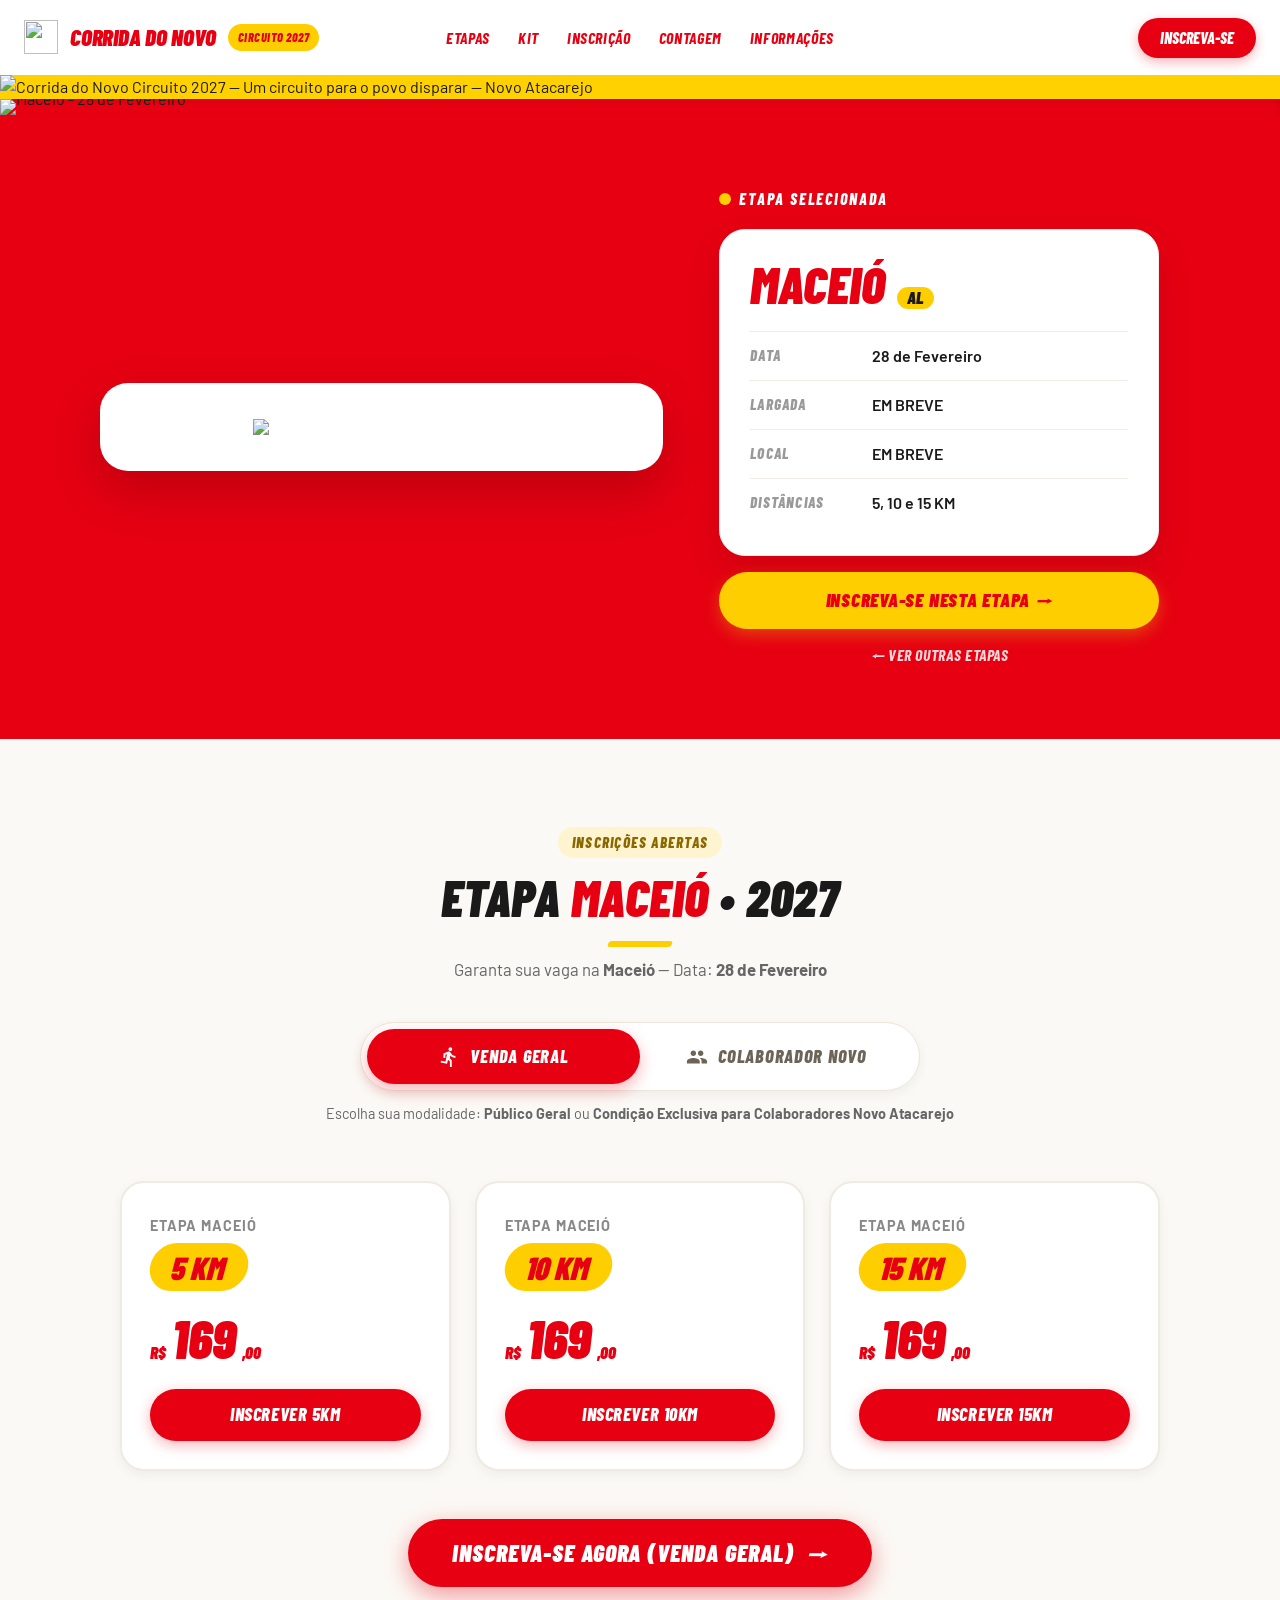
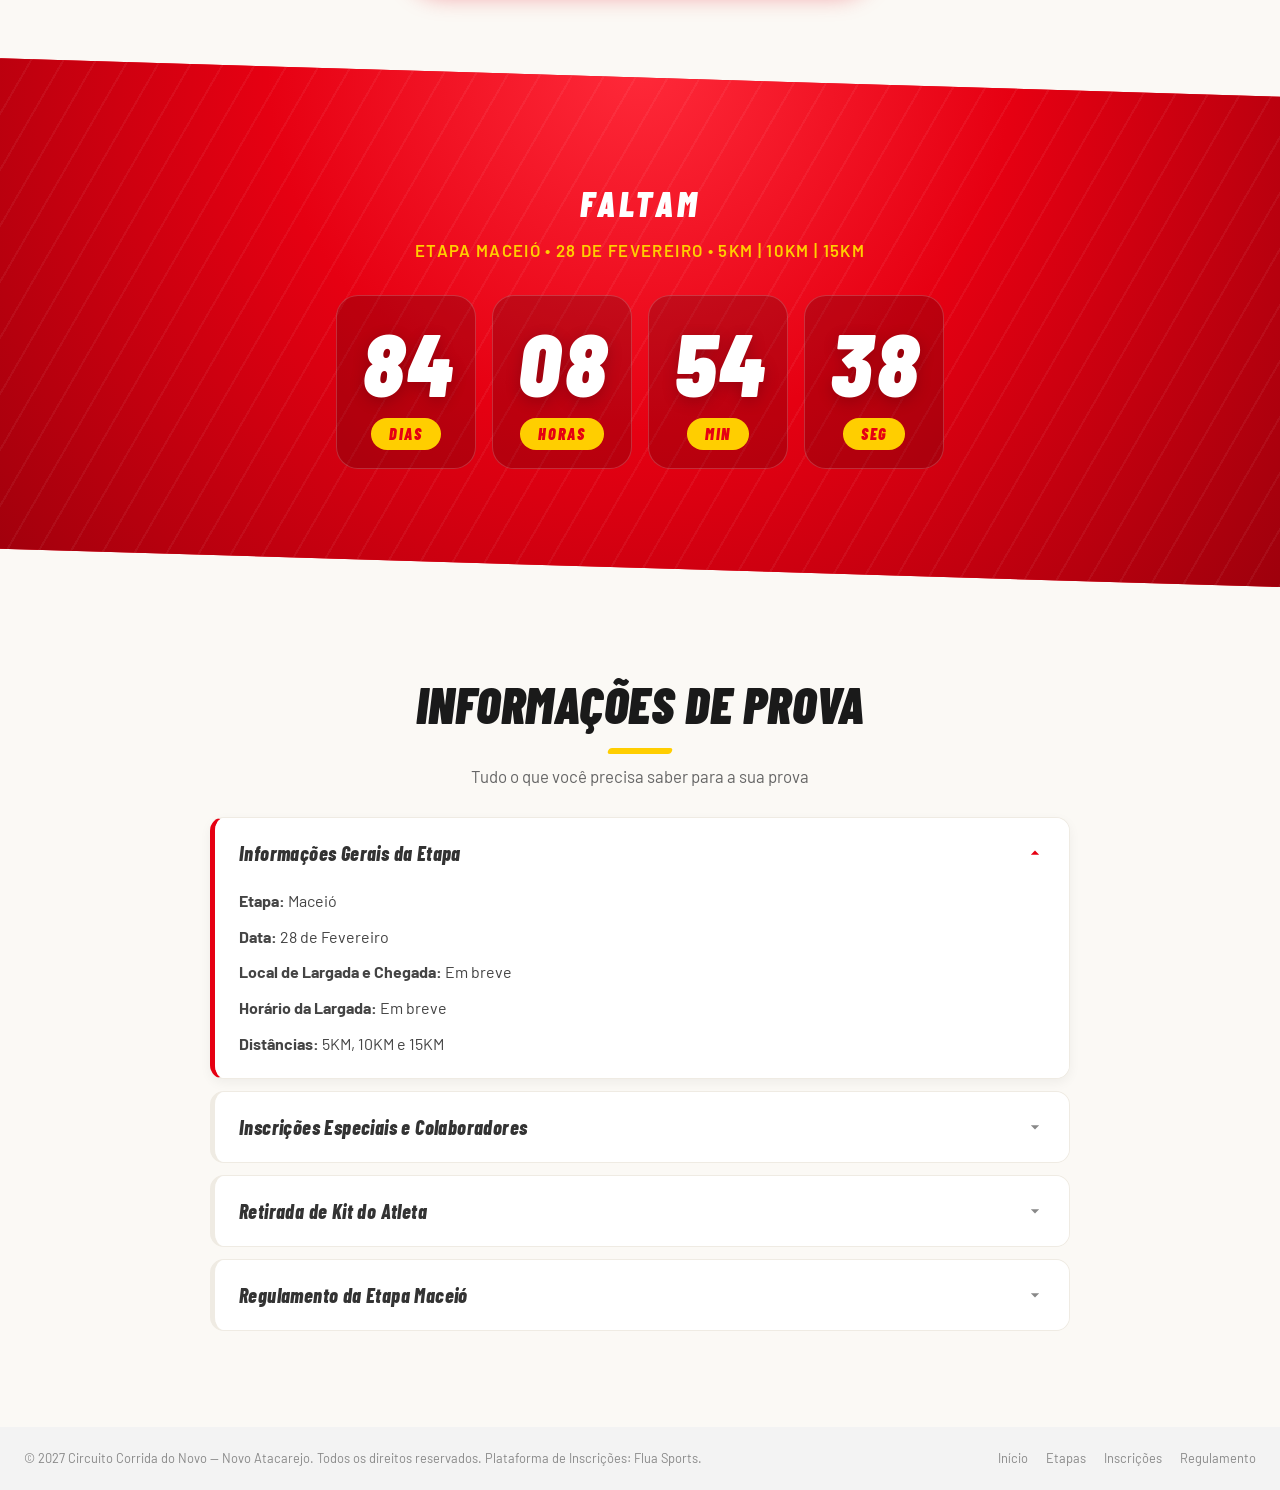
==== commit 8a6da841: "Atualiza lote para R$ 169,00 (geral) e R$ 135,20 (colaborador 20% off)" ====
--- a/etapa.html
+++ b/etapa.html
@@ -160,7 +160,7 @@
               <div class="ticket-price-wrap">
                 <div class="ticket-price-current">
                   <span class="currency">R$</span>
-                  <span class="val">149</span>
+                  <span class="val">169</span>
                   <span class="currency">,00</span>
                 </div>
               </div>
@@ -174,7 +174,7 @@
               <div class="ticket-price-wrap">
                 <div class="ticket-price-current">
                   <span class="currency">R$</span>
-                  <span class="val">149</span>
+                  <span class="val">169</span>
                   <span class="currency">,00</span>
                 </div>
               </div>
@@ -188,7 +188,7 @@
               <div class="ticket-price-wrap">
                 <div class="ticket-price-current">
                   <span class="currency">R$</span>
-                  <span class="val">149</span>
+                  <span class="val">169</span>
                   <span class="currency">,00</span>
                 </div>
               </div>
@@ -212,10 +212,10 @@
               <span class="ticket-stage-city">Colaborador • <span class="dynamic-city-name">Maceió</span></span>
               <div class="ticket-distance-pill">5 KM</div>
               <div class="ticket-price-wrap">
-                <div class="ticket-price-old">R$ 149,00</div>
-                <div class="ticket-price-current">
-                  <span class="currency">R$</span>
-                  <span class="val">119</span>
+                <div class="ticket-price-old">R$ 169,00</div>
+                <div class="ticket-price-current">
+                  <span class="currency">R$</span>
+                  <span class="val">135</span>
                   <span class="currency">,20</span>
                 </div>
               </div>
@@ -227,10 +227,10 @@
               <span class="ticket-stage-city">Colaborador • <span class="dynamic-city-name">Maceió</span></span>
               <div class="ticket-distance-pill">10 KM</div>
               <div class="ticket-price-wrap">
-                <div class="ticket-price-old">R$ 149,00</div>
-                <div class="ticket-price-current">
-                  <span class="currency">R$</span>
-                  <span class="val">119</span>
+                <div class="ticket-price-old">R$ 169,00</div>
+                <div class="ticket-price-current">
+                  <span class="currency">R$</span>
+                  <span class="val">135</span>
                   <span class="currency">,20</span>
                 </div>
               </div>
@@ -242,10 +242,10 @@
               <span class="ticket-stage-city">Colaborador • <span class="dynamic-city-name">Maceió</span></span>
               <div class="ticket-distance-pill">15 KM</div>
               <div class="ticket-price-wrap">
-                <div class="ticket-price-old">R$ 149,00</div>
-                <div class="ticket-price-current">
-                  <span class="currency">R$</span>
-                  <span class="val">119</span>
+                <div class="ticket-price-old">R$ 169,00</div>
+                <div class="ticket-price-current">
+                  <span class="currency">R$</span>
+                  <span class="val">135</span>
                   <span class="currency">,20</span>
                 </div>
               </div>
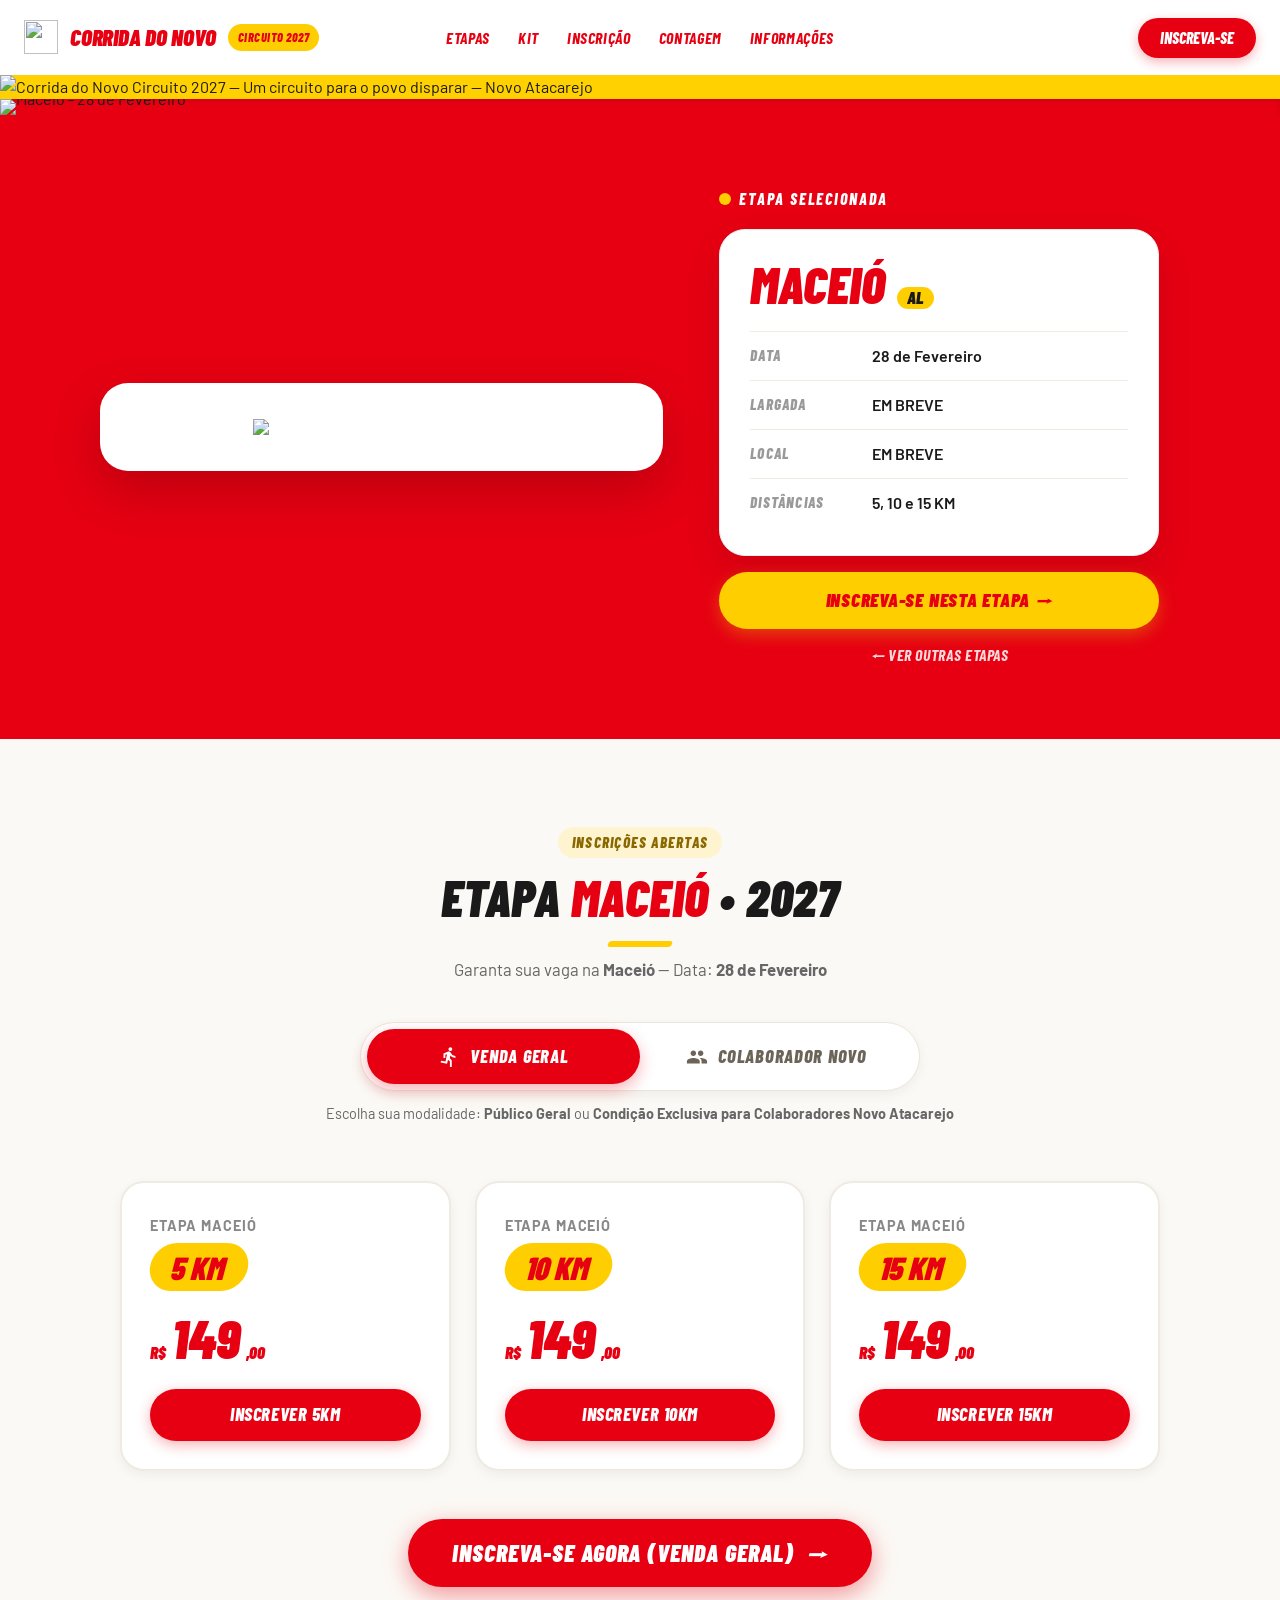
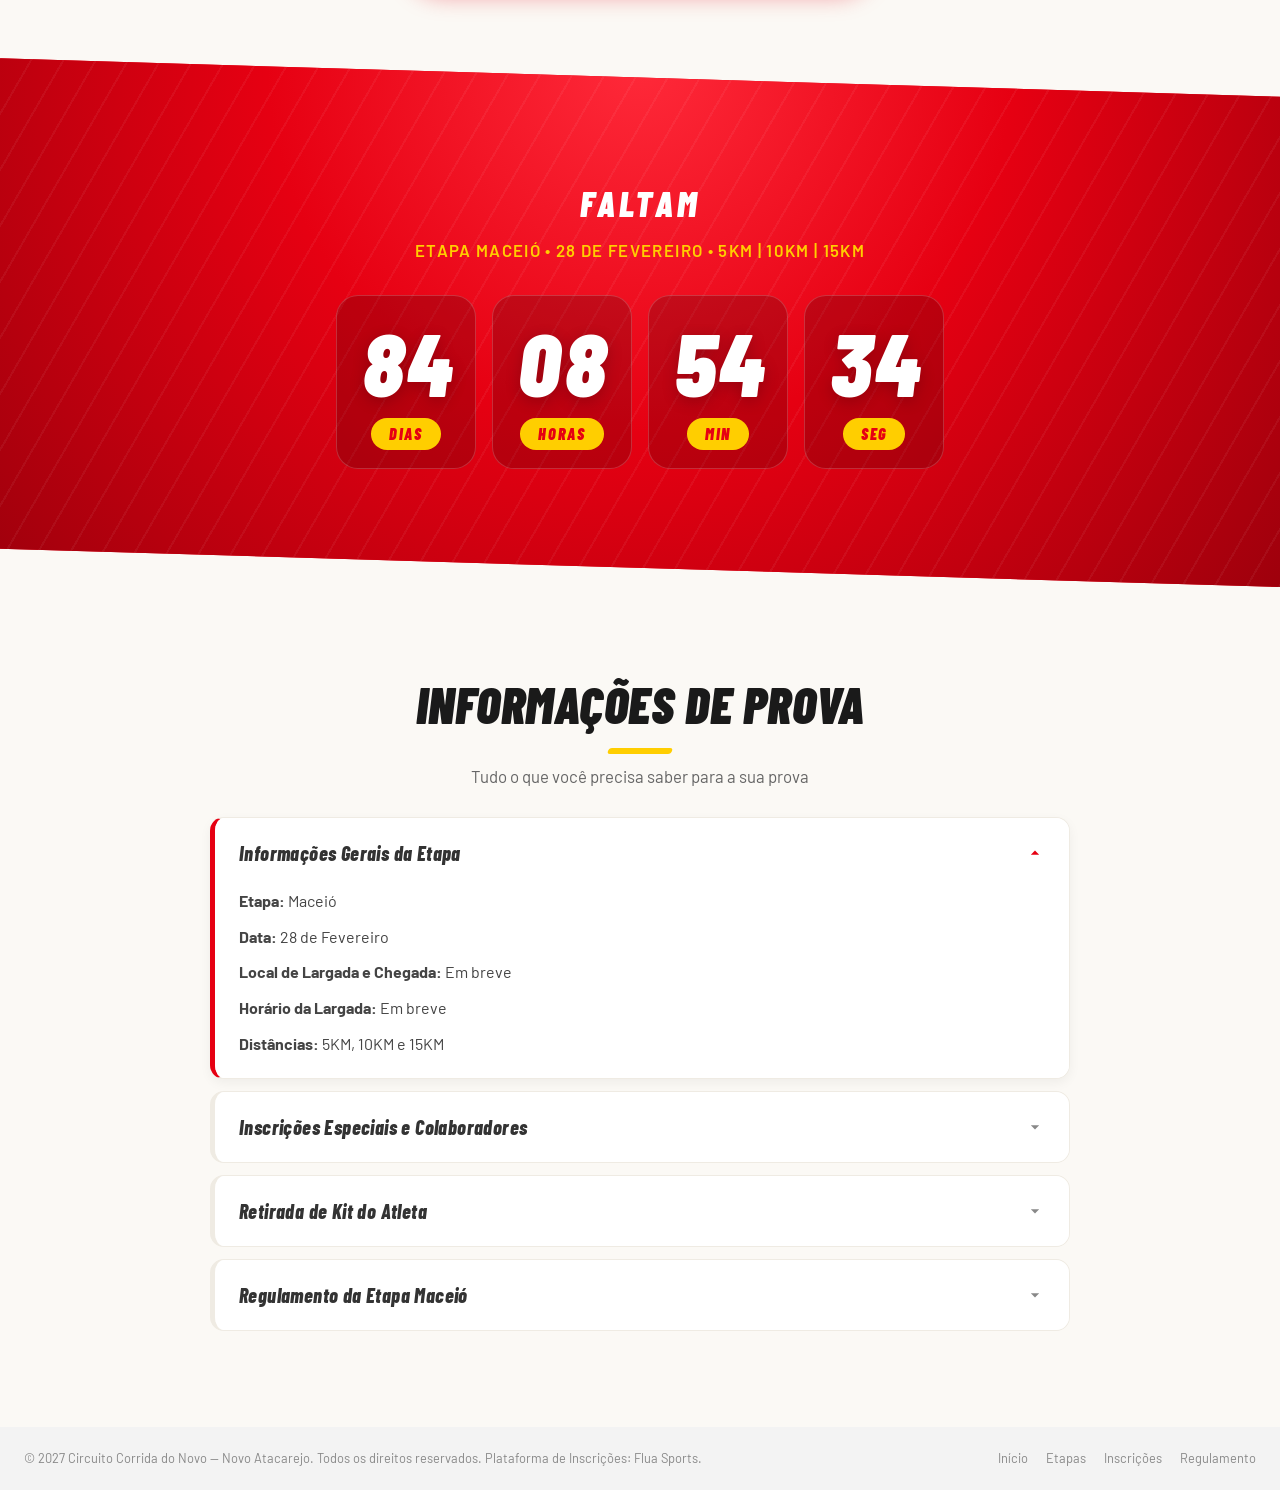
==== commit d0a5daa4: "Define preço R$ 169,00 / R$ 135,20 apenas para Recife e mantém R$ 149,00 / R$ 119,20 nas demais etap" ====
--- a/etapa.html
+++ b/etapa.html
@@ -160,8 +160,8 @@
               <div class="ticket-price-wrap">
                 <div class="ticket-price-current">
                   <span class="currency">R$</span>
-                  <span class="val">169</span>
-                  <span class="currency">,00</span>
+                  <span class="val dynamic-price-geral-int">149</span>
+                  <span class="currency dynamic-price-geral-dec">,00</span>
                 </div>
               </div>
               <a class="ticket-btn dynamic-link-geral" target="_blank" rel="noopener noreferrer">Inscrever 5KM</a>
@@ -174,8 +174,8 @@
               <div class="ticket-price-wrap">
                 <div class="ticket-price-current">
                   <span class="currency">R$</span>
-                  <span class="val">169</span>
-                  <span class="currency">,00</span>
+                  <span class="val dynamic-price-geral-int">149</span>
+                  <span class="currency dynamic-price-geral-dec">,00</span>
                 </div>
               </div>
               <a class="ticket-btn dynamic-link-geral" target="_blank" rel="noopener noreferrer">Inscrever 10KM</a>
@@ -188,8 +188,8 @@
               <div class="ticket-price-wrap">
                 <div class="ticket-price-current">
                   <span class="currency">R$</span>
-                  <span class="val">169</span>
-                  <span class="currency">,00</span>
+                  <span class="val dynamic-price-geral-int">149</span>
+                  <span class="currency dynamic-price-geral-dec">,00</span>
                 </div>
               </div>
               <a class="ticket-btn dynamic-link-geral" target="_blank" rel="noopener noreferrer">Inscrever 15KM</a>
@@ -212,11 +212,11 @@
               <span class="ticket-stage-city">Colaborador • <span class="dynamic-city-name">Maceió</span></span>
               <div class="ticket-distance-pill">5 KM</div>
               <div class="ticket-price-wrap">
-                <div class="ticket-price-old">R$ 169,00</div>
-                <div class="ticket-price-current">
-                  <span class="currency">R$</span>
-                  <span class="val">135</span>
-                  <span class="currency">,20</span>
+                <div class="ticket-price-old dynamic-price-old">R$ 149,00</div>
+                <div class="ticket-price-current">
+                  <span class="currency">R$</span>
+                  <span class="val dynamic-price-colab-int">119</span>
+                  <span class="currency dynamic-price-colab-dec">,20</span>
                 </div>
               </div>
               <a class="ticket-btn dynamic-link-colaborador" target="_blank" rel="noopener noreferrer">Inscrever Colaborador</a>
@@ -227,11 +227,11 @@
               <span class="ticket-stage-city">Colaborador • <span class="dynamic-city-name">Maceió</span></span>
               <div class="ticket-distance-pill">10 KM</div>
               <div class="ticket-price-wrap">
-                <div class="ticket-price-old">R$ 169,00</div>
-                <div class="ticket-price-current">
-                  <span class="currency">R$</span>
-                  <span class="val">135</span>
-                  <span class="currency">,20</span>
+                <div class="ticket-price-old dynamic-price-old">R$ 149,00</div>
+                <div class="ticket-price-current">
+                  <span class="currency">R$</span>
+                  <span class="val dynamic-price-colab-int">119</span>
+                  <span class="currency dynamic-price-colab-dec">,20</span>
                 </div>
               </div>
               <a class="ticket-btn dynamic-link-colaborador" target="_blank" rel="noopener noreferrer">Inscrever Colaborador</a>
@@ -242,11 +242,11 @@
               <span class="ticket-stage-city">Colaborador • <span class="dynamic-city-name">Maceió</span></span>
               <div class="ticket-distance-pill">15 KM</div>
               <div class="ticket-price-wrap">
-                <div class="ticket-price-old">R$ 169,00</div>
-                <div class="ticket-price-current">
-                  <span class="currency">R$</span>
-                  <span class="val">135</span>
-                  <span class="currency">,20</span>
+                <div class="ticket-price-old dynamic-price-old">R$ 149,00</div>
+                <div class="ticket-price-current">
+                  <span class="currency">R$</span>
+                  <span class="val dynamic-price-colab-int">119</span>
+                  <span class="currency dynamic-price-colab-dec">,20</span>
                 </div>
               </div>
               <a class="ticket-btn dynamic-link-colaborador" target="_blank" rel="noopener noreferrer">Inscrever Colaborador</a>
